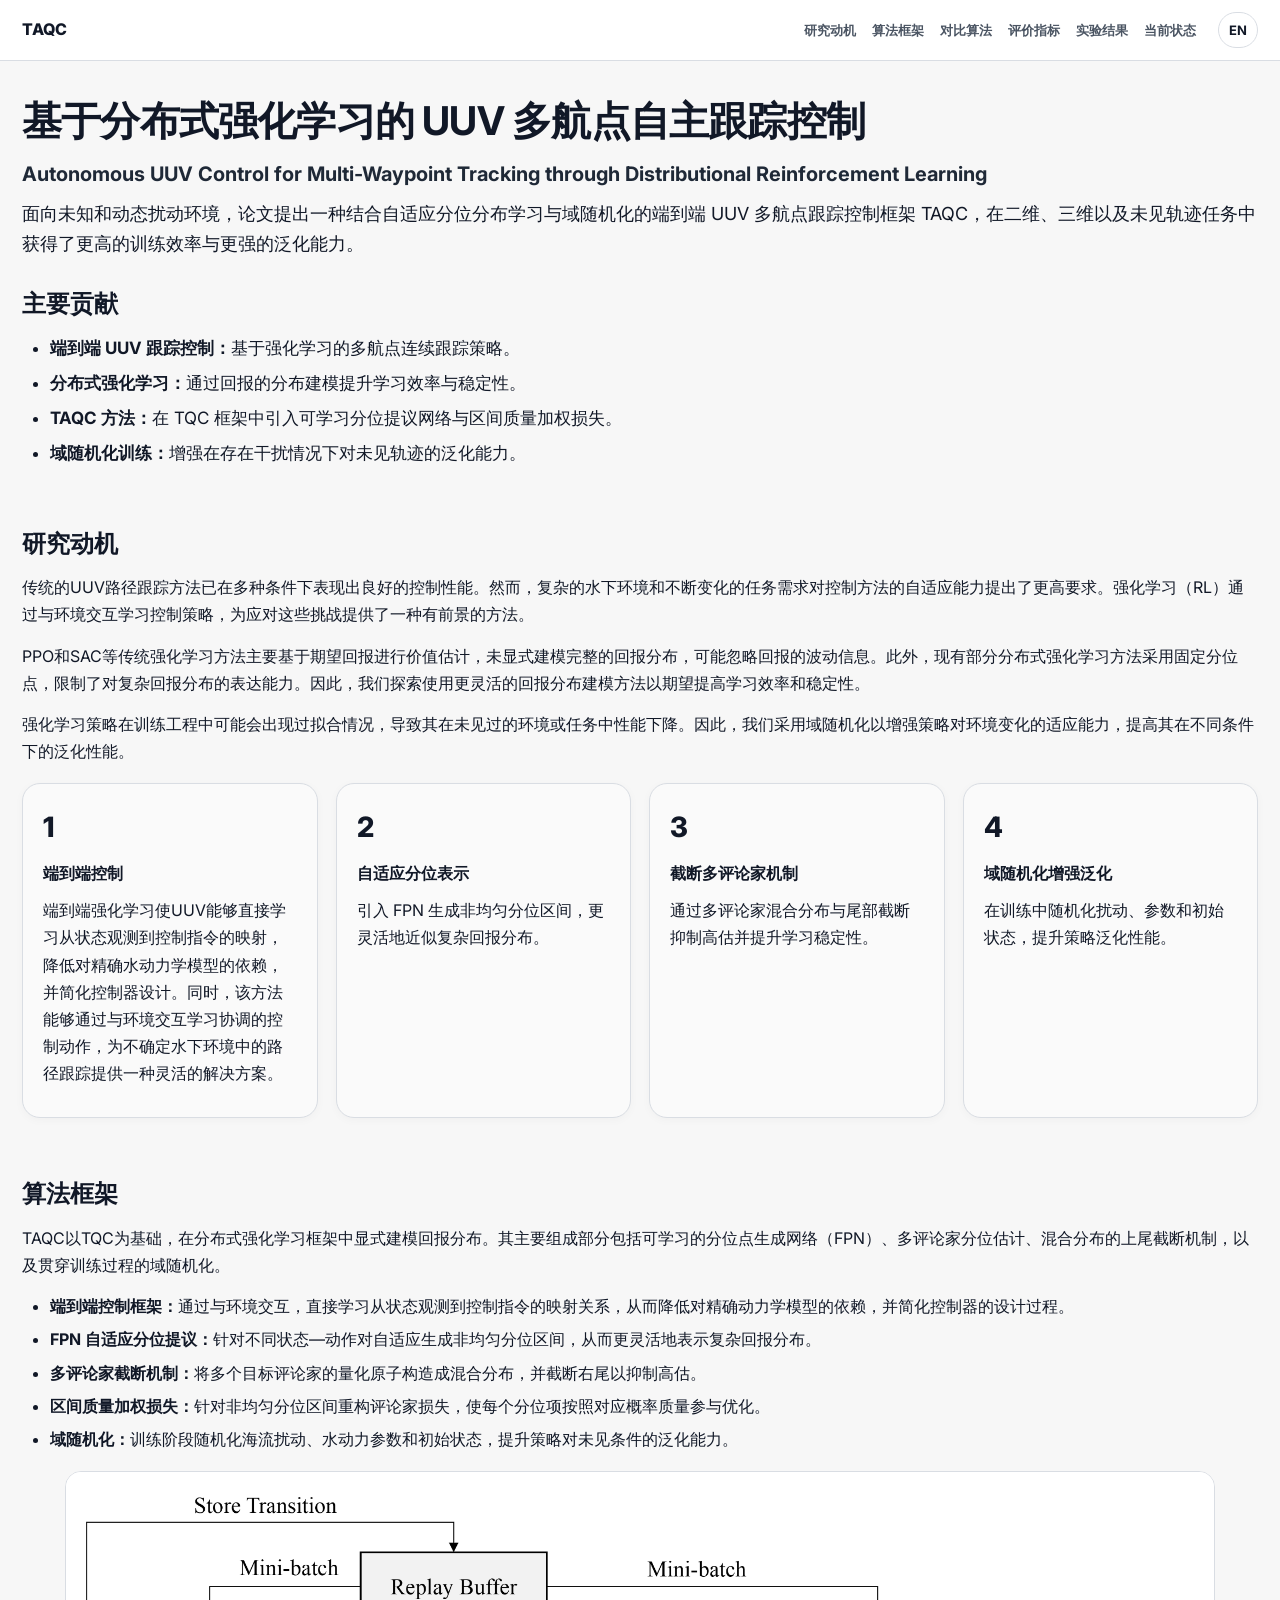
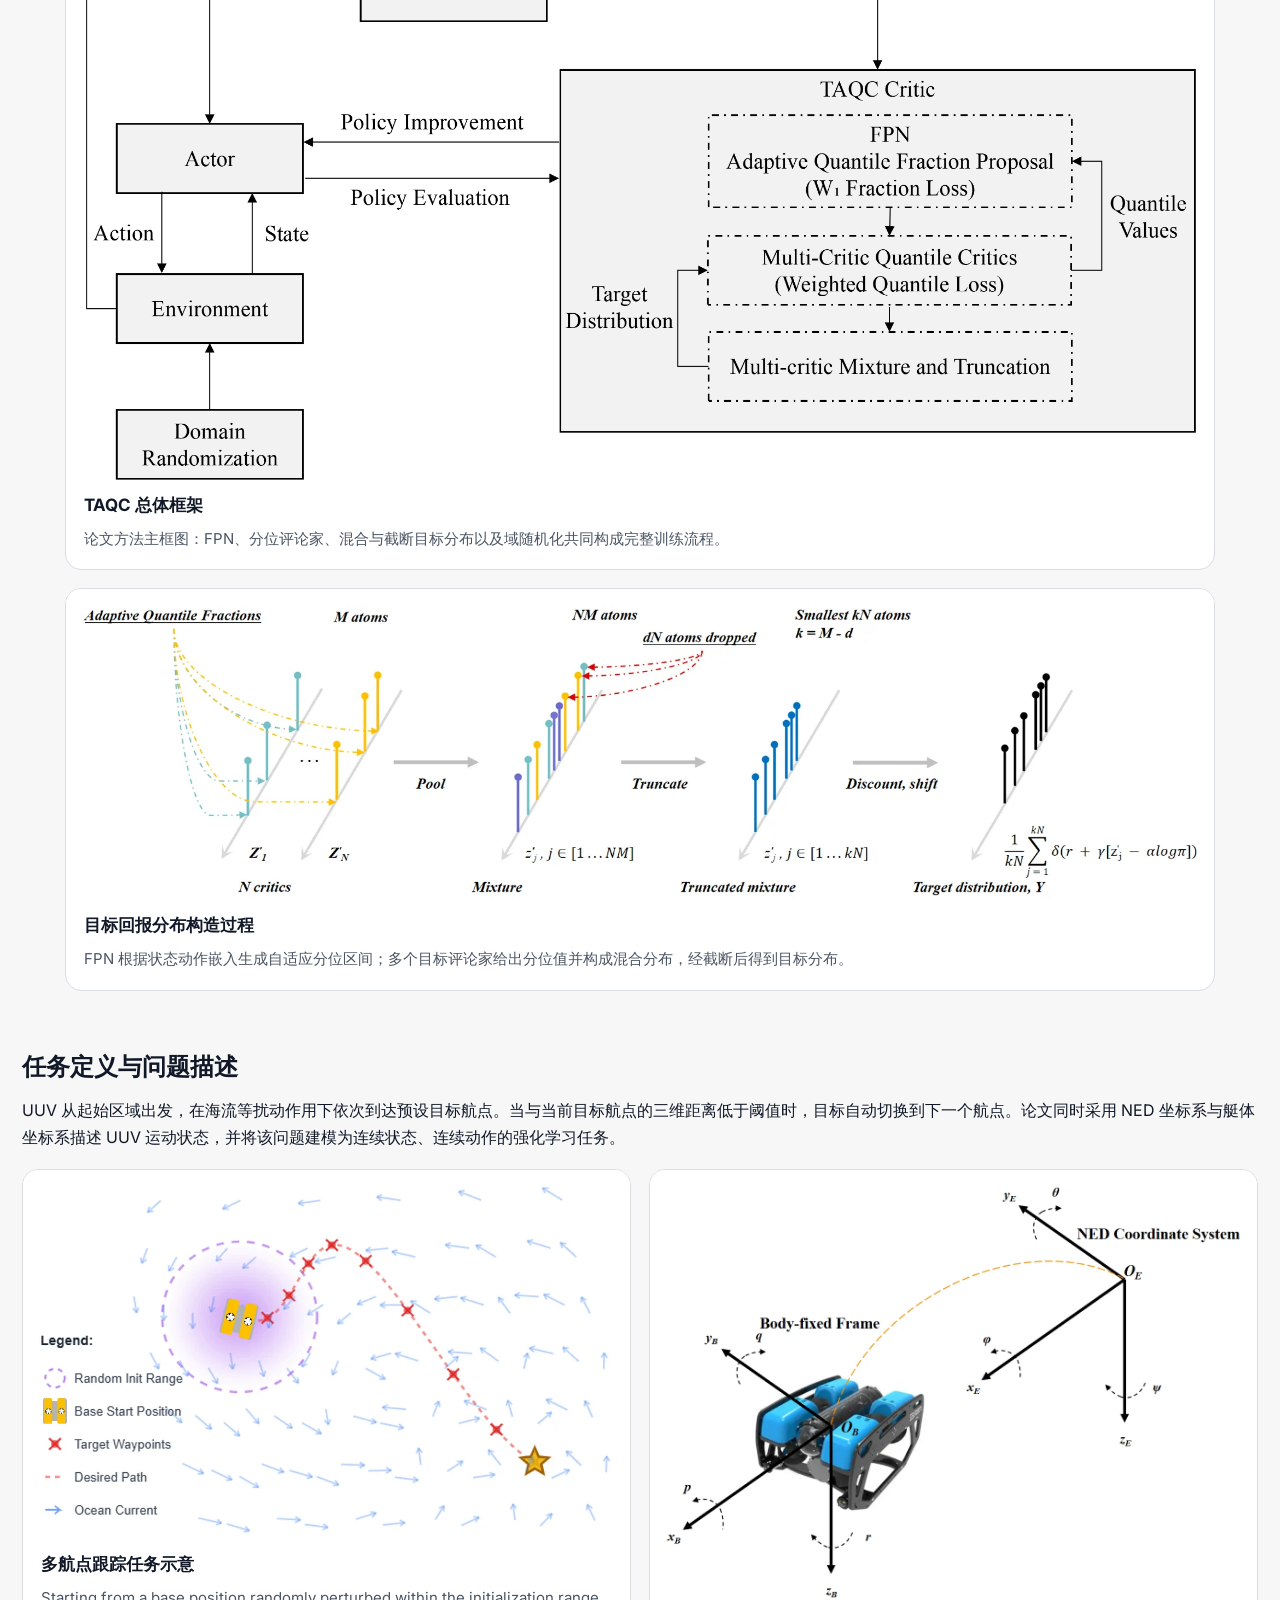
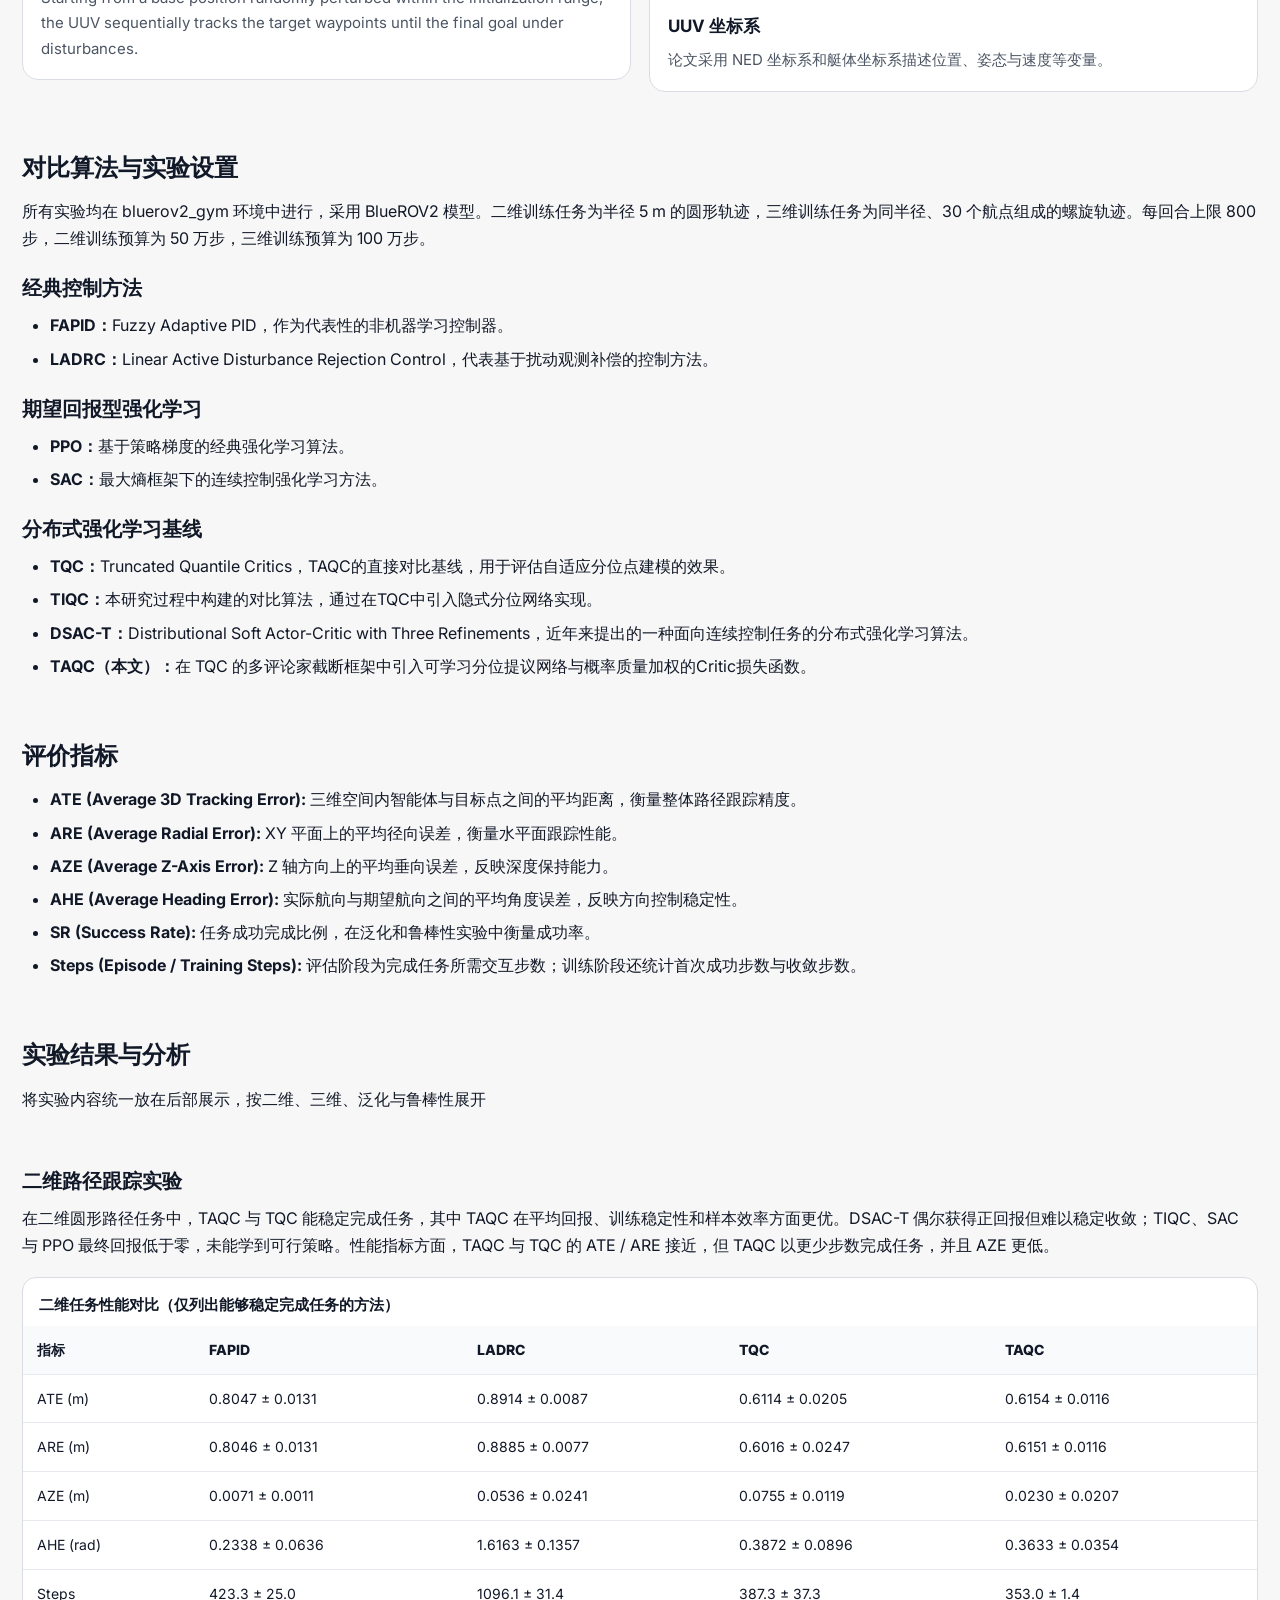
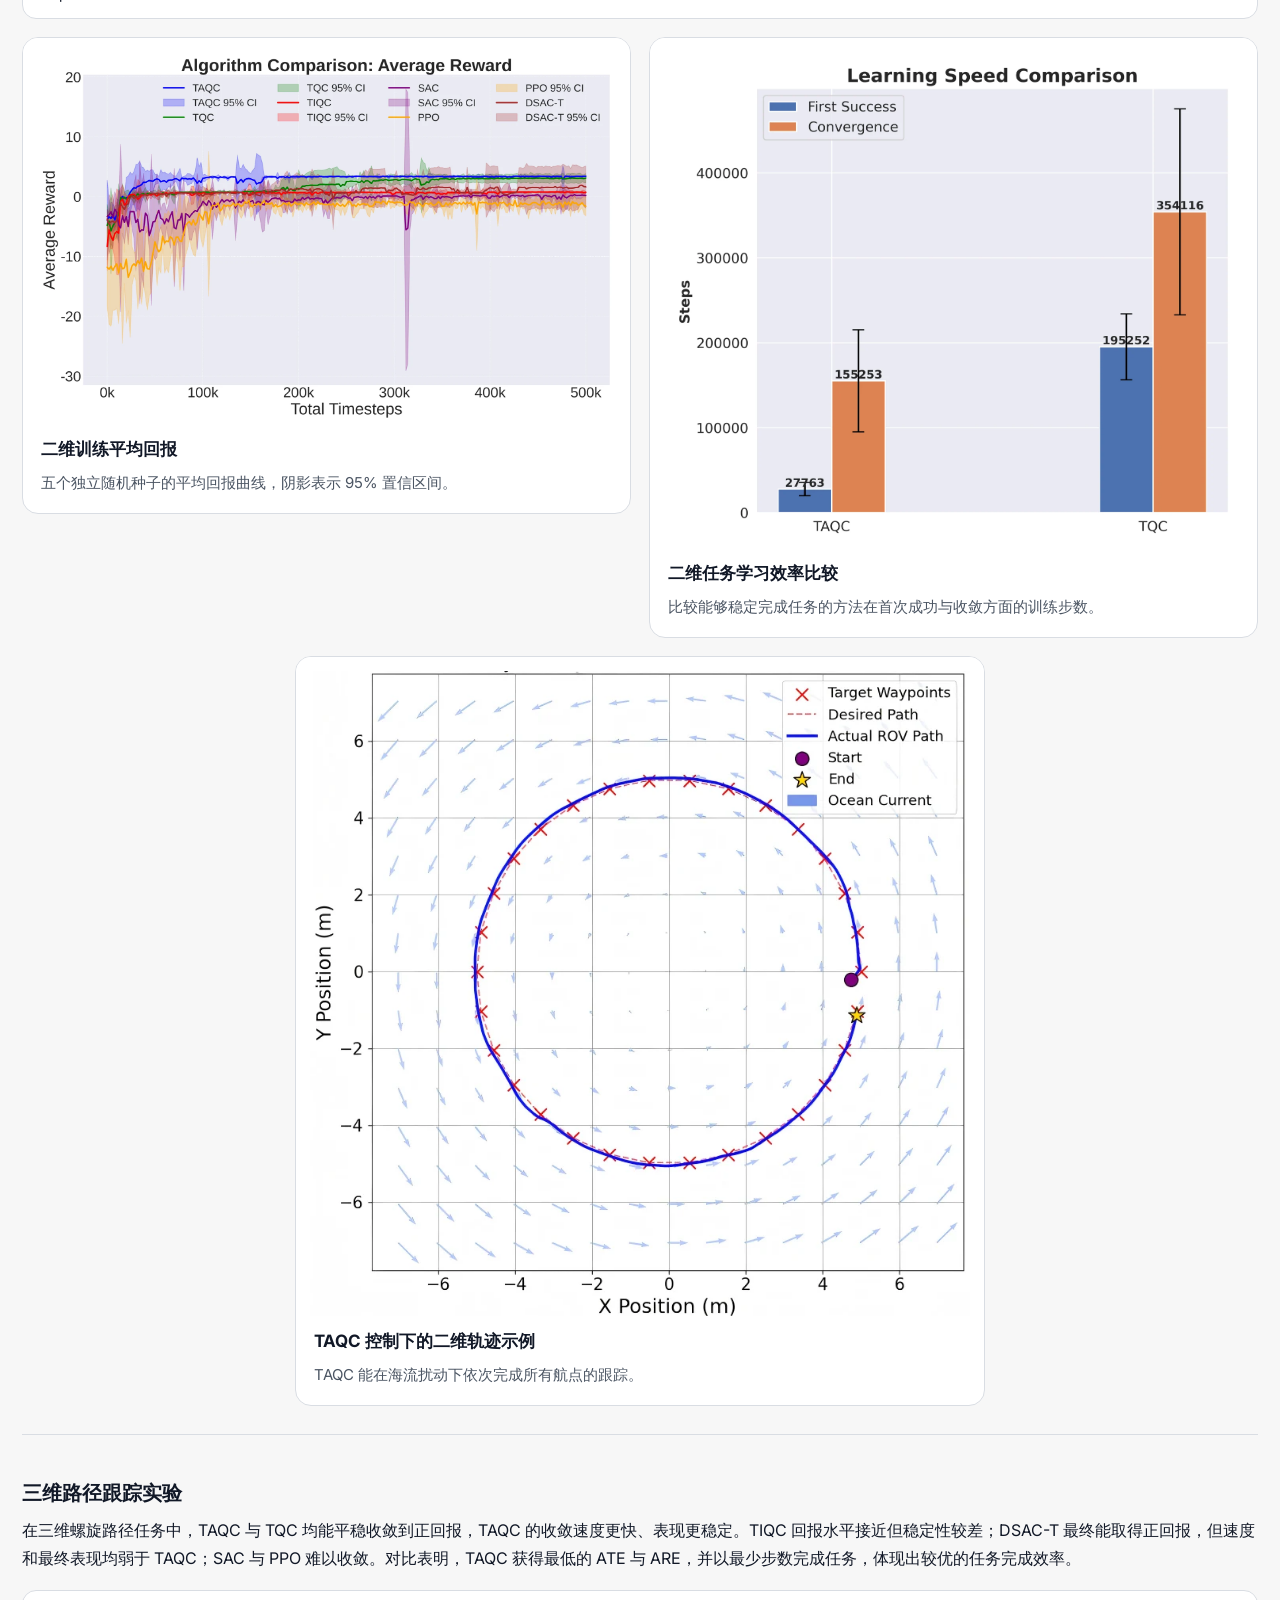
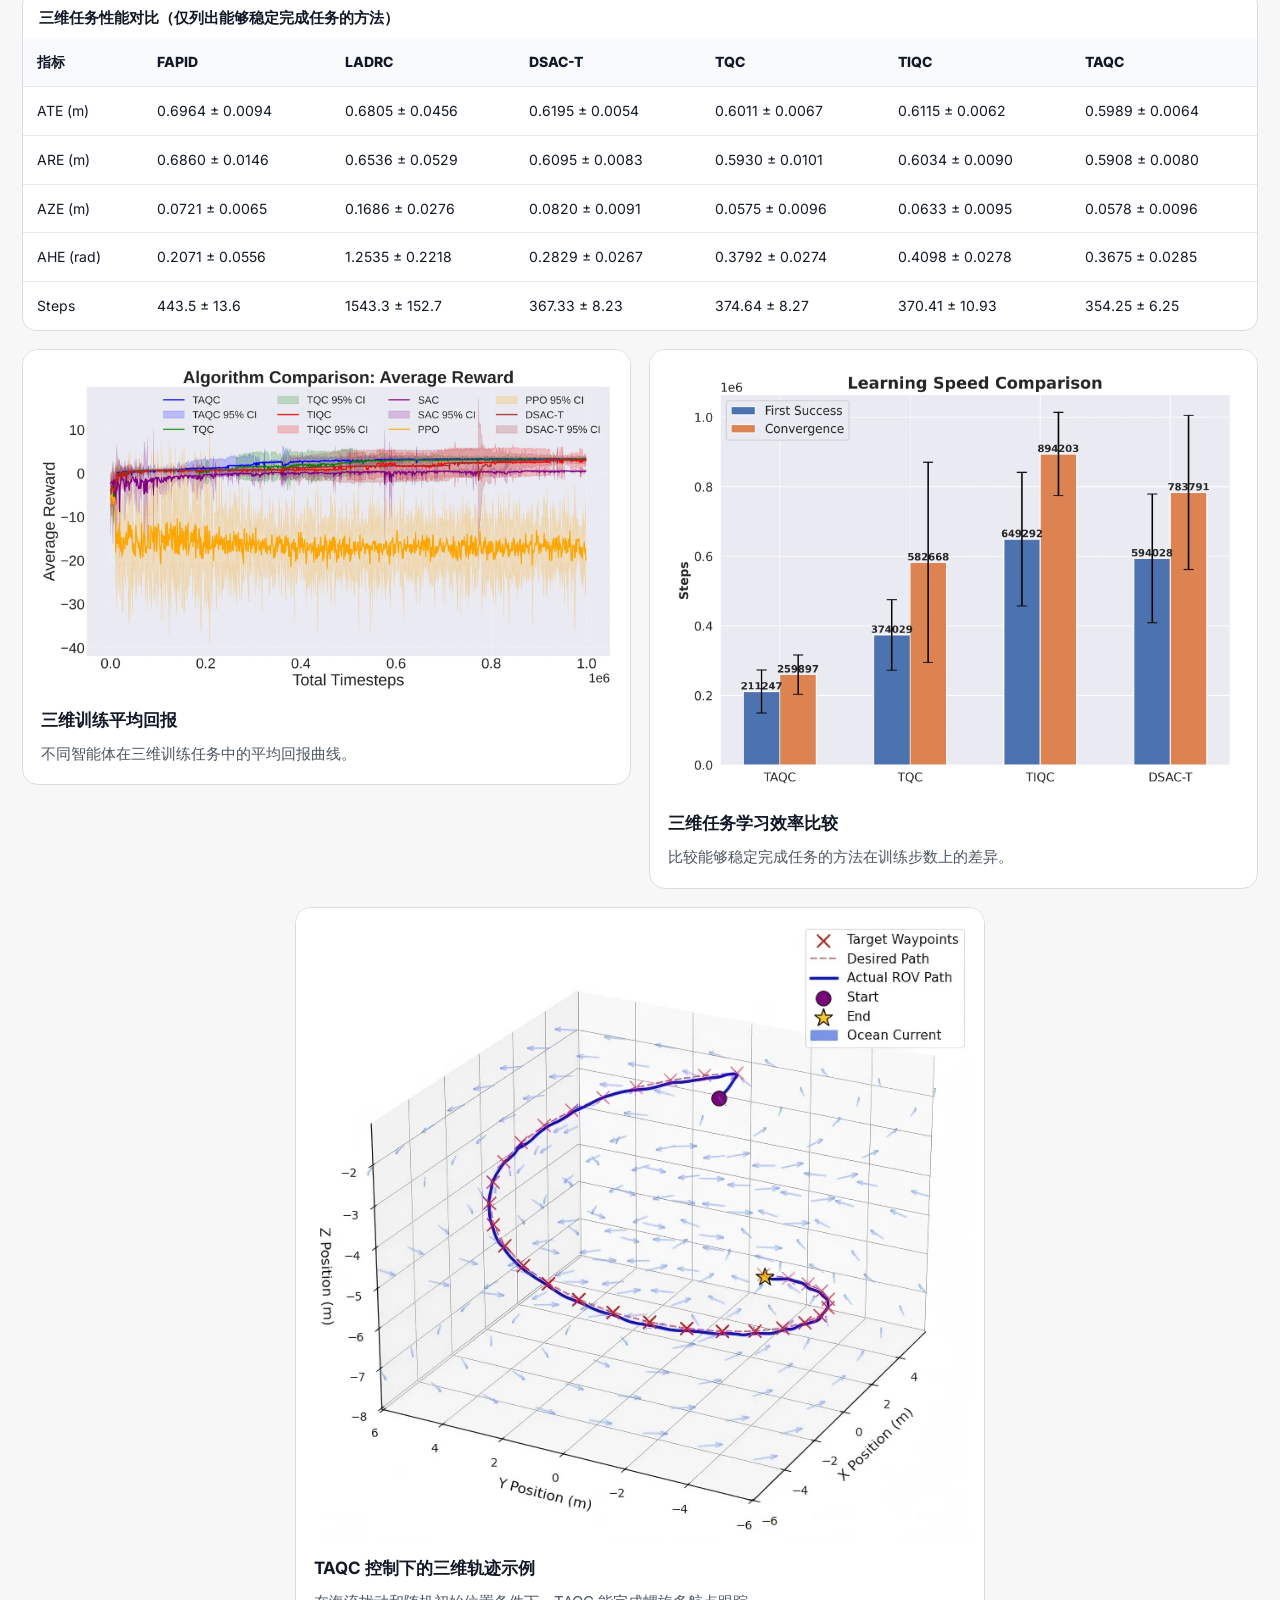
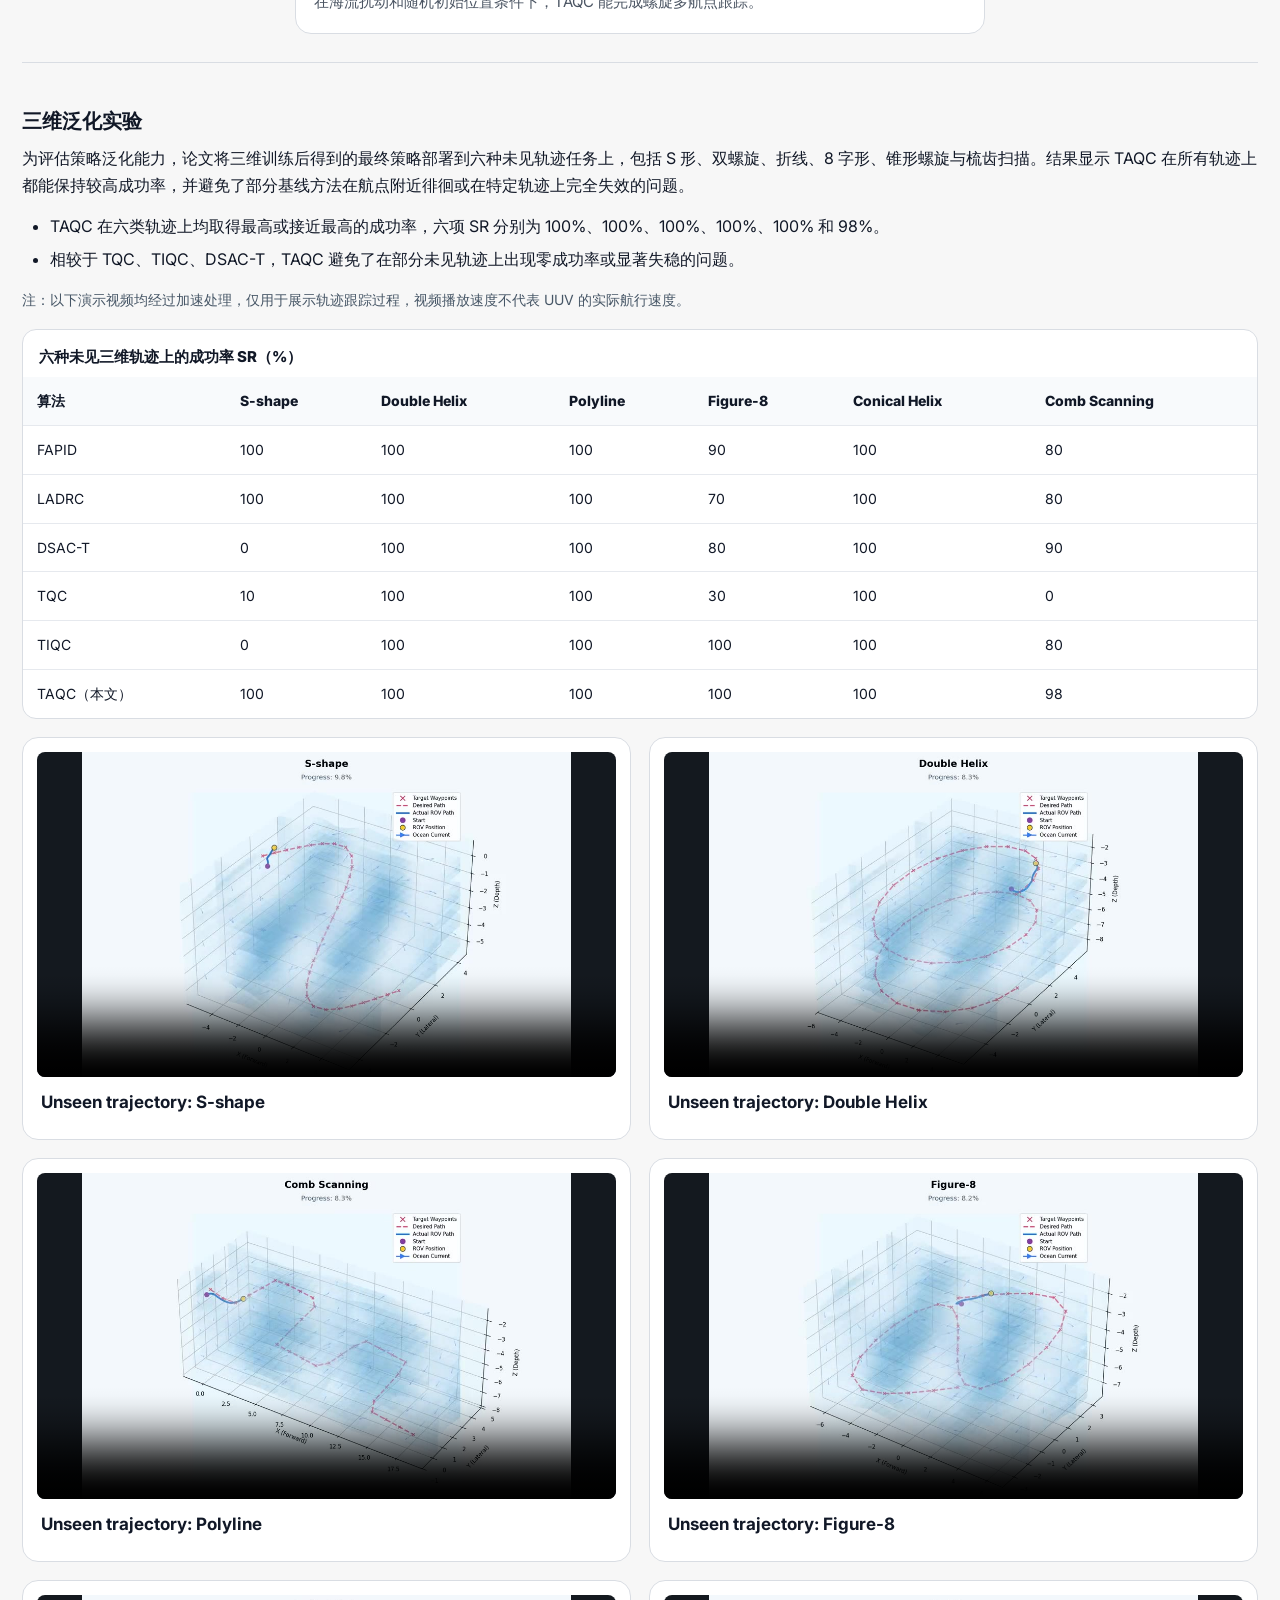
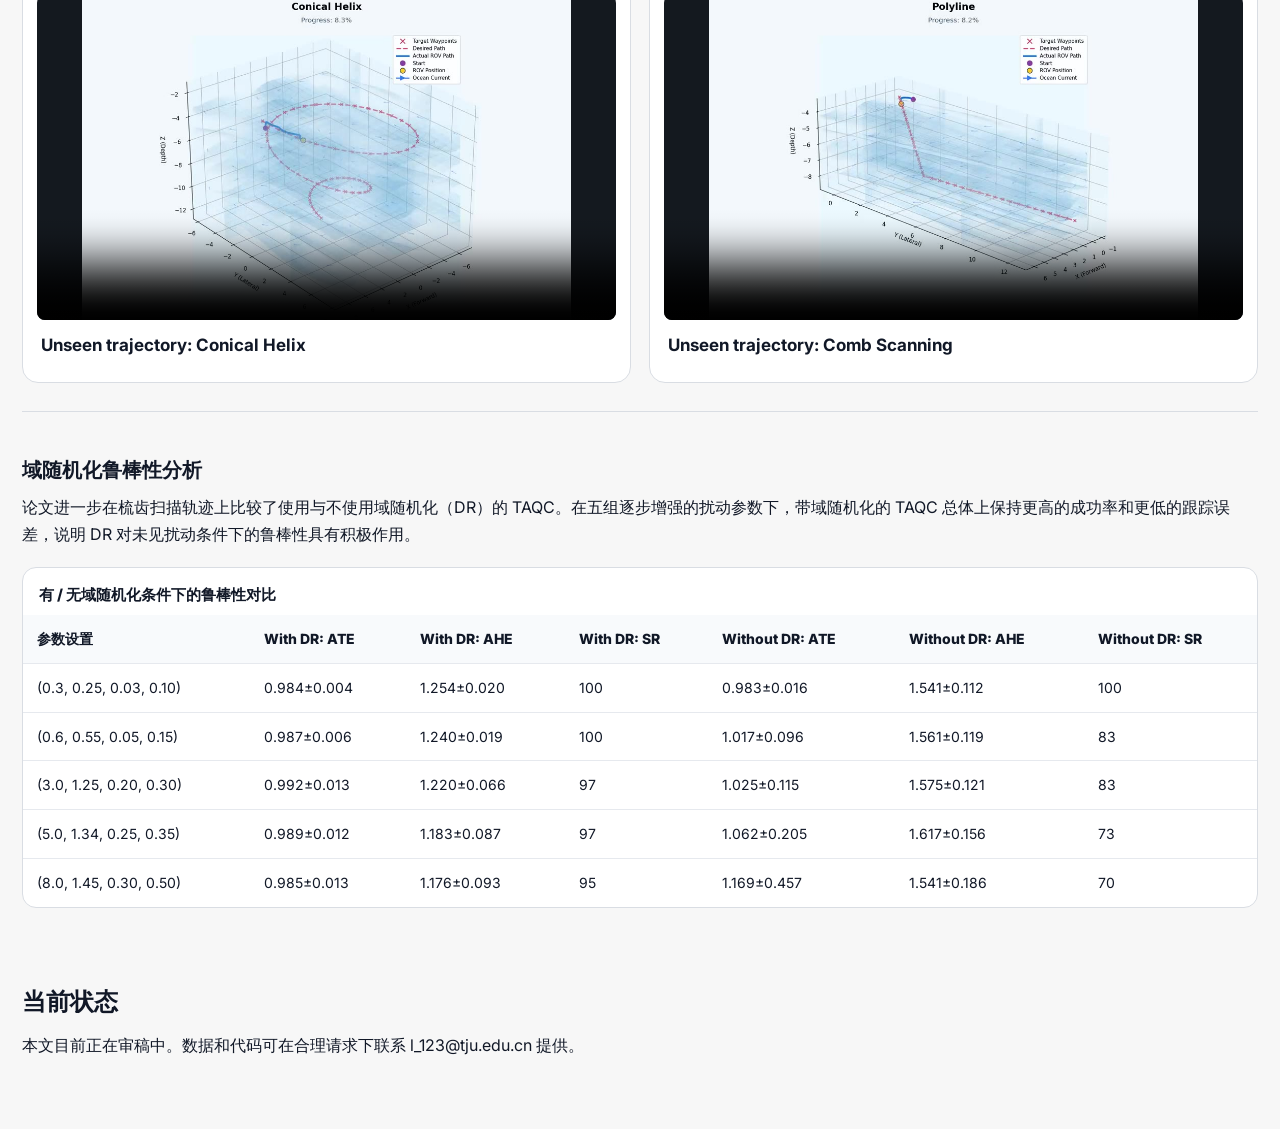
==== cn/index.html @ 199e902b "Add files via upload" ====
<!doctype html>
<html lang="zh">
<head>
  <meta charset="utf-8">
  <meta name="viewport" content="width=device-width, initial-scale=1">
  <meta name="description" content="面向未知和动态扰动环境，论文提出一种结合自适应分位分布学习与域随机化的端到端 UUV 多航点跟踪控制框架 TAQC，在二维、三维以及未见轨迹任务中获得了更高的训练效率与更强的泛化能力。">
  <title>基于分布式强化学习的 UUV 多航点自主跟踪控制</title>
  <link rel="stylesheet" href="../assets/style.css">
</head>
<body>
<header class="topbar">
  <div class="bar-inner">
    <a class="brand" href="#top">TAQC</a>
    <nav><a href="#motivation">研究动机</a><a href="#framework">算法框架</a><a href="#baselines">对比算法</a><a href="#metrics">评价指标</a><a href="#experiments">实验结果</a><a href="#conclusion">当前状态</a></nav>
    <a class="lang" href="../index.html">EN</a>
  </div>
</header>
<main class="page" id="top">
  <section class="landing">
    <h1>基于分布式强化学习的 UUV 多航点自主跟踪控制</h1>
    <div class="subtitle">Autonomous UUV Control for Multi-Waypoint Tracking through Distributional Reinforcement Learning</div>
    <p class="intro">面向未知和动态扰动环境，论文提出一种结合自适应分位分布学习与域随机化的端到端 UUV 多航点跟踪控制框架 TAQC，在二维、三维以及未见轨迹任务中获得了更高的训练效率与更强的泛化能力。</p>

    <h2>主要贡献</h2>
    <ul class="feature-bullets"><li><b>端到端 UUV 跟踪控制：</b>基于强化学习的多航点连续跟踪策略。</li><li><b>分布式强化学习：</b>通过回报的分布建模提升学习效率与稳定性。</li><li><b>TAQC 方法：</b>在 TQC 框架中引入可学习分位提议网络与区间质量加权损失。</li><li><b>域随机化训练：</b>增强在存在干扰情况下对未见轨迹的泛化能力。</li></ul>

    <section id="motivation" class="section first-section">
      <h2>研究动机</h2>
      <div class="text-block"><p>传统的UUV路径跟踪方法已在多种条件下表现出良好的控制性能。然而，复杂的水下环境和不断变化的任务需求对控制方法的自适应能力提出了更高要求。强化学习（RL）通过与环境交互学习控制策略，为应对这些挑战提供了一种有前景的方法。</p><p>PPO和SAC等传统强化学习方法主要基于期望回报进行价值估计，未显式建模完整的回报分布，可能忽略回报的波动信息。此外，现有部分分布式强化学习方法采用固定分位点，限制了对复杂回报分布的表达能力。因此，我们探索使用更灵活的回报分布建模方法以期望提高学习效率和稳定性。</p><p>强化学习策略在训练工程中可能会出现过拟合情况，导致其在未见过的环境或任务中性能下降。因此，我们采用域随机化以增强策略对环境变化的适应能力，提高其在不同条件下的泛化性能。</p></div>
      <div class="summary-grid"><div class="summary-card"><div class="num">1</div><p><b>端到端控制</b></p><p>端到端强化学习使UUV能够直接学习从状态观测到控制指令的映射，降低对精确水动力学模型的依赖，并简化控制器设计。同时，该方法能够通过与环境交互学习协调的控制动作，为不确定水下环境中的路径跟踪提供一种灵活的解决方案。</p></div><div class="summary-card"><div class="num">2</div><p><b>自适应分位表示</b></p><p>引入 FPN 生成非均匀分位区间，更灵活地近似复杂回报分布。</p></div><div class="summary-card"><div class="num">3</div><p><b>截断多评论家机制</b></p><p>通过多评论家混合分布与尾部截断抑制高估并提升学习稳定性。</p></div><div class="summary-card"><div class="num">4</div><p><b>域随机化增强泛化</b></p><p>在训练中随机化扰动、参数和初始状态，提升策略泛化性能。</p></div></div>
    </section>
  </section>

  <section id="framework" class="section">
    <h2>算法框架</h2>
    <p>TAQC以TQC为基础，在分布式强化学习框架中显式建模回报分布。其主要组成部分包括可学习的分位点生成网络（FPN）、多评论家分位估计、混合分布的上尾截断机制，以及贯穿训练过程的域随机化。</p>
    <ul>
      <li><b>端到端控制框架：</b>通过与环境交互，直接学习从状态观测到控制指令的映射关系，从而降低对精确动力学模型的依赖，并简化控制器的设计过程。 </li><li><b>FPN 自适应分位提议：</b>针对不同状态—动作对自适应生成非均匀分位区间，从而更灵活地表示复杂回报分布。 </li><li><b>多评论家截断机制：</b>将多个目标评论家的量化原子构造成混合分布，并截断右尾以抑制高估。 </li><li><b>区间质量加权损失：</b>针对非均匀分位区间重构评论家损失，使每个分位项按照对应概率质量参与优化。 </li><li><b>域随机化：</b>训练阶段随机化海流扰动、水动力参数和初始状态，提升策略对未见条件的泛化能力。 </li>
    </ul>
    <div class="figure-stack framework-figures">
    <figure class="paper-figure wide">
      <a href="../assets/img/com_clean.png" target="_blank" aria-label="Open full image">
        <img src="../assets/img/com_clean.png" alt="TAQC 总体框架" loading="lazy">
      </a>
      <figcaption>
        <h4>TAQC 总体框架</h4>
        <p>论文方法主框图：FPN、分位评论家、混合与截断目标分布以及域随机化共同构成完整训练流程。</p>
      </figcaption>
    </figure>
    
    <figure class="paper-figure wide">
      <a href="../assets/img/FPN.webp" target="_blank" aria-label="Open full image">
        <img src="../assets/img/FPN.webp" alt="目标回报分布构造过程" loading="lazy">
      </a>
      <figcaption>
        <h4>目标回报分布构造过程</h4>
        <p>FPN 根据状态动作嵌入生成自适应分位区间；多个目标评论家给出分位值并构成混合分布，经截断后得到目标分布。</p>
      </figcaption>
    </figure>
    </div>
  </section>

  <section class="section">
    <h2>任务定义与问题描述</h2>
    <p>UUV 从起始区域出发，在海流等扰动作用下依次到达预设目标航点。当与当前目标航点的三维距离低于阈值时，目标自动切换到下一个航点。论文同时采用 NED 坐标系与艇体坐标系描述 UUV 运动状态，并将该问题建模为连续状态、连续动作的强化学习任务。</p>
    <div class="figure-stack task-figures">
    <figure class="paper-figure medium">
      <a href="../assets/img/example2.webp" target="_blank" aria-label="Open full image">
        <img src="../assets/img/example2.webp" alt="多航点跟踪任务示意" loading="lazy">
      </a>
      <figcaption>
        <h4>多航点跟踪任务示意</h4>
        <p>Starting from a base position randomly perturbed within the initialization range, the UUV sequentially tracks the target waypoints until the final goal under disturbances.</p>
      </figcaption>
    </figure>
    
    <figure class="paper-figure medium">
      <a href="../assets/img/rov.webp" target="_blank" aria-label="Open full image">
        <img src="../assets/img/rov.webp" alt="UUV 坐标系" loading="lazy">
      </a>
      <figcaption>
        <h4>UUV 坐标系</h4>
        <p>论文采用 NED 坐标系和艇体坐标系描述位置、姿态与速度等变量。</p>
      </figcaption>
    </figure>
    </div>
  </section>

  <section id="baselines" class="section">
    <h2>对比算法与实验设置</h2>
    <p>所有实验均在 bluerov2_gym 环境中进行，采用 BlueROV2 模型。二维训练任务为半径 5 m 的圆形轨迹，三维训练任务为同半径、30 个航点组成的螺旋轨迹。每回合上限 800 步，二维训练预算为 50 万步，三维训练预算为 100 万步。</p>
    <h3>经典控制方法 </h3><ul><li><b>FAPID：</b>Fuzzy Adaptive PID，作为代表性的非机器学习控制器。 </li><li><b>LADRC：</b>Linear Active Disturbance Rejection Control，代表基于扰动观测补偿的控制方法。 </li></ul><h3>期望回报型强化学习 </h3><ul><li><b>PPO：</b>基于策略梯度的经典强化学习算法。 </li><li><b>SAC：</b>最大熵框架下的连续控制强化学习方法。 </li></ul><h3>分布式强化学习基线 </h3><ul><li><b>TQC：</b>Truncated Quantile Critics，TAQC的直接对比基线，用于评估自适应分位点建模的效果。 </li><li><b>TIQC：</b>本研究过程中构建的对比算法，通过在TQC中引入隐式分位网络实现。 </li><li><b>DSAC-T：</b>Distributional Soft Actor-Critic with Three Refinements，近年来提出的一种面向连续控制任务的分布式强化学习算法。 </li><li><b>TAQC（本文）：</b>在 TQC 的多评论家截断框架中引入可学习分位提议网络与概率质量加权的Critic损失函数。 </li></ul>
  </section>

  <section id="metrics" class="section">
    <h2>评价指标</h2>
    <ul><li><b>ATE (Average 3D Tracking Error):</b> 三维空间内智能体与目标点之间的平均距离，衡量整体路径跟踪精度。 </li><li><b>ARE (Average Radial Error):</b> XY 平面上的平均径向误差，衡量水平面跟踪性能。 </li><li><b>AZE (Average Z-Axis Error):</b> Z 轴方向上的平均垂向误差，反映深度保持能力。 </li><li><b>AHE (Average Heading Error):</b> 实际航向与期望航向之间的平均角度误差，反映方向控制稳定性。 </li><li><b>SR (Success Rate):</b> 任务成功完成比例，在泛化和鲁棒性实验中衡量成功率。 </li><li><b>Steps (Episode / Training Steps):</b> 评估阶段为完成任务所需交互步数；训练阶段还统计首次成功步数与收敛步数。 </li></ul>
  </section>

  <section id="experiments" class="section">
    <h2>实验结果与分析</h2>
    <p>将实验内容统一放在后部展示，按二维、三维、泛化与鲁棒性展开</p>
    
        <div class="subsection">
          <h3>二维路径跟踪实验</h3>
          <p>在二维圆形路径任务中，TAQC 与 TQC 能稳定完成任务，其中 TAQC 在平均回报、训练稳定性和样本效率方面更优。DSAC-T 偶尔获得正回报但难以稳定收敛；TIQC、SAC 与 PPO 最终回报低于零，未能学到可行策略。性能指标方面，TAQC 与 TQC 的 ATE / ARE 接近，但 TAQC 以更少步数完成任务，并且 AZE 更低。</p>
          
          
          
    <div class="table-wrap">
      <div class="table-caption">二维任务性能对比（仅列出能够稳定完成任务的方法）</div>
      <table>
        <thead><tr><th>指标</th><th>FAPID</th><th>LADRC</th><th>TQC</th><th>TAQC</th></tr></thead>
        <tbody><tr><td>ATE (m)</td><td>0.8047 ± 0.0131</td><td>0.8914 ± 0.0087</td><td>0.6114 ± 0.0205</td><td>0.6154 ± 0.0116</td></tr><tr><td>ARE (m)</td><td>0.8046 ± 0.0131</td><td>0.8885 ± 0.0077</td><td>0.6016 ± 0.0247</td><td>0.6151 ± 0.0116</td></tr><tr><td>AZE (m)</td><td>0.0071 ± 0.0011</td><td>0.0536 ± 0.0241</td><td>0.0755 ± 0.0119</td><td>0.0230 ± 0.0207</td></tr><tr><td>AHE (rad)</td><td>0.2338 ± 0.0636</td><td>1.6163 ± 0.1357</td><td>0.3872 ± 0.0896</td><td>0.3633 ± 0.0354</td></tr><tr><td>Steps</td><td>423.3 ± 25.0</td><td>1096.1 ± 31.4</td><td>387.3 ± 37.3</td><td>353.0 ± 1.4</td></tr></tbody>
      </table>
    </div>
    
          <div class="figure-row two-up training-row">
    <figure class="paper-figure medium">
      <a href="../assets/img/2D__algorithms_reward_comparison.webp" target="_blank" aria-label="Open full image">
        <img src="../assets/img/2D__algorithms_reward_comparison.webp" alt="二维训练平均回报" loading="lazy">
      </a>
      <figcaption>
        <h4>二维训练平均回报</h4>
        <p>五个独立随机种子的平均回报曲线，阴影表示 95% 置信区间。</p>
      </figcaption>
    </figure>
    
    <figure class="paper-figure medium">
      <a href="../assets/img/2D__combo_steps.webp" target="_blank" aria-label="Open full image">
        <img src="../assets/img/2D__combo_steps.webp" alt="二维任务学习效率比较" loading="lazy">
      </a>
      <figcaption>
        <h4>二维任务学习效率比较</h4>
        <p>比较能够稳定完成任务的方法在首次成功与收敛方面的训练步数。</p>
      </figcaption>
    </figure>
    </div>
        <div class="trajectory-row">
    <figure class="paper-figure medium">
      <a href="../assets/img/2D__2d.webp" target="_blank" aria-label="Open full image">
        <img src="../assets/img/2D__2d.webp" alt="TAQC 控制下的二维轨迹示例" loading="lazy">
      </a>
      <figcaption>
        <h4>TAQC 控制下的二维轨迹示例</h4>
        <p>TAQC 能在海流扰动下依次完成所有航点的跟踪。</p>
      </figcaption>
    </figure>
    </div>
        </div>
        
        <div class="subsection">
          <h3>三维路径跟踪实验</h3>
          <p>在三维螺旋路径任务中，TAQC 与 TQC 均能平稳收敛到正回报，TAQC 的收敛速度更快、表现更稳定。TIQC 回报水平接近但稳定性较差；DSAC-T 最终能取得正回报，但速度和最终表现均弱于 TAQC；SAC 与 PPO 难以收敛。对比表明，TAQC 获得最低的 ATE 与 ARE，并以最少步数完成任务，体现出较优的任务完成效率。</p>
          
          
          
    <div class="table-wrap">
      <div class="table-caption">三维任务性能对比（仅列出能够稳定完成任务的方法）</div>
      <table>
        <thead><tr><th>指标</th><th>FAPID</th><th>LADRC</th><th>DSAC-T</th><th>TQC</th><th>TIQC</th><th>TAQC</th></tr></thead>
        <tbody><tr><td>ATE (m)</td><td>0.6964 ± 0.0094</td><td>0.6805 ± 0.0456</td><td>0.6195 ± 0.0054</td><td>0.6011 ± 0.0067</td><td>0.6115 ± 0.0062</td><td>0.5989 ± 0.0064</td></tr><tr><td>ARE (m)</td><td>0.6860 ± 0.0146</td><td>0.6536 ± 0.0529</td><td>0.6095 ± 0.0083</td><td>0.5930 ± 0.0101</td><td>0.6034 ± 0.0090</td><td>0.5908 ± 0.0080</td></tr><tr><td>AZE (m)</td><td>0.0721 ± 0.0065</td><td>0.1686 ± 0.0276</td><td>0.0820 ± 0.0091</td><td>0.0575 ± 0.0096</td><td>0.0633 ± 0.0095</td><td>0.0578 ± 0.0096</td></tr><tr><td>AHE (rad)</td><td>0.2071 ± 0.0556</td><td>1.2535 ± 0.2218</td><td>0.2829 ± 0.0267</td><td>0.3792 ± 0.0274</td><td>0.4098 ± 0.0278</td><td>0.3675 ± 0.0285</td></tr><tr><td>Steps</td><td>443.5 ± 13.6</td><td>1543.3 ± 152.7</td><td>367.33 ± 8.23</td><td>374.64 ± 8.27</td><td>370.41 ± 10.93</td><td>354.25 ± 6.25</td></tr></tbody>
      </table>
    </div>
    
          <div class="figure-row two-up training-row">
    <figure class="paper-figure medium">
      <a href="../assets/img/3D__algorithm_comparison_rewards_by_timestep.webp" target="_blank" aria-label="Open full image">
        <img src="../assets/img/3D__algorithm_comparison_rewards_by_timestep.webp" alt="三维训练平均回报" loading="lazy">
      </a>
      <figcaption>
        <h4>三维训练平均回报</h4>
        <p>不同智能体在三维训练任务中的平均回报曲线。</p>
      </figcaption>
    </figure>
    
    <figure class="paper-figure medium">
      <a href="../assets/img/3D__combo_steps.webp" target="_blank" aria-label="Open full image">
        <img src="../assets/img/3D__combo_steps.webp" alt="三维任务学习效率比较" loading="lazy">
      </a>
      <figcaption>
        <h4>三维任务学习效率比较</h4>
        <p>比较能够稳定完成任务的方法在训练步数上的差异。</p>
      </figcaption>
    </figure>
    </div>
        <div class="trajectory-row">
    <figure class="paper-figure medium">
      <a href="../assets/img/3D__3D.webp" target="_blank" aria-label="Open full image">
        <img src="../assets/img/3D__3D.webp" alt="TAQC 控制下的三维轨迹示例" loading="lazy">
      </a>
      <figcaption>
        <h4>TAQC 控制下的三维轨迹示例</h4>
        <p>在海流扰动和随机初始位置条件下，TAQC 能完成螺旋多航点跟踪。</p>
      </figcaption>
    </figure>
    </div>
        </div>
        
        <div class="subsection">
          <h3>三维泛化实验</h3>
          <p>为评估策略泛化能力，论文将三维训练后得到的最终策略部署到六种未见轨迹任务上，包括 S 形、双螺旋、折线、8 字形、锥形螺旋与梳齿扫描。结果显示 TAQC 在所有轨迹上都能保持较高成功率，并避免了部分基线方法在航点附近徘徊或在特定轨迹上完全失效的问题。</p>
          <ul><li>TAQC 在六类轨迹上均取得最高或接近最高的成功率，六项 SR 分别为 100%、100%、100%、100%、100% 和 98%。</li><li>相较于 TQC、TIQC、DSAC-T，TAQC 避免了在部分未见轨迹上出现零成功率或显著失稳的问题。</li></ul>
          <p class="video-speed-note">注：以下演示视频均经过加速处理，仅用于展示轨迹跟踪过程，视频播放速度不代表 UUV 的实际航行速度。</p>
          
    <div class="table-wrap">
      <div class="table-caption">六种未见三维轨迹上的成功率 SR（%）</div>
      <table>
        <thead><tr><th>算法</th><th>S-shape</th><th>Double Helix</th><th>Polyline</th><th>Figure-8</th><th>Conical Helix</th><th>Comb Scanning</th></tr></thead>
        <tbody><tr><td>FAPID</td><td>100</td><td>100</td><td>100</td><td>90</td><td>100</td><td>80</td></tr><tr><td>LADRC</td><td>100</td><td>100</td><td>100</td><td>70</td><td>100</td><td>80</td></tr><tr><td>DSAC-T</td><td>0</td><td>100</td><td>100</td><td>80</td><td>100</td><td>90</td></tr><tr><td>TQC</td><td>10</td><td>100</td><td>100</td><td>30</td><td>100</td><td>0</td></tr><tr><td>TIQC</td><td>0</td><td>100</td><td>100</td><td>100</td><td>100</td><td>80</td></tr><tr><td>TAQC（本文）</td><td>100</td><td>100</td><td>100</td><td>100</td><td>100</td><td>98</td></tr></tbody>
      </table>
    </div>
    
          <div class="figure-stack experiment-figures">
    <figure class="paper-figure video-figure medium">
      <video class="auto-demo" controls autoplay muted loop playsinline preload="metadata" poster="../assets/video/poster/s_path.jpg" aria-label="Unseen trajectory: S-shape">
        <source src="../assets/video/s_path.mp4" type="video/mp4">
      </video>
      <figcaption>
        <h4>Unseen trajectory: S-shape</h4>
      </figcaption>
    </figure>
    
    <figure class="paper-figure video-figure medium">
      <video class="auto-demo" controls autoplay muted loop playsinline preload="metadata" poster="../assets/video/poster/double_spiral.jpg" aria-label="Unseen trajectory: Double Helix">
        <source src="../assets/video/double_spiral.mp4" type="video/mp4">
      </video>
      <figcaption>
        <h4>Unseen trajectory: Double Helix</h4>
      </figcaption>
    </figure>
    
    <figure class="paper-figure video-figure medium">
      <video class="auto-demo" controls autoplay muted loop playsinline preload="metadata" poster="../assets/video/poster/square.jpg" aria-label="Unseen trajectory: Polyline">
        <source src="../assets/video/square.mp4" type="video/mp4">
      </video>
      <figcaption>
        <h4>Unseen trajectory: Polyline</h4>
      </figcaption>
    </figure>
    
    <figure class="paper-figure video-figure medium">
      <video class="auto-demo" controls autoplay muted loop playsinline preload="metadata" poster="../assets/video/poster/figure8.jpg" aria-label="Unseen trajectory: Figure-8">
        <source src="../assets/video/figure8.mp4" type="video/mp4">
      </video>
      <figcaption>
        <h4>Unseen trajectory: Figure-8</h4>
      </figcaption>
    </figure>
    
    <figure class="paper-figure video-figure medium">
      <video class="auto-demo" controls autoplay muted loop playsinline preload="metadata" poster="../assets/video/poster/conical_helix.jpg" aria-label="Unseen trajectory: Conical Helix">
        <source src="../assets/video/conical_helix.mp4" type="video/mp4">
      </video>
      <figcaption>
        <h4>Unseen trajectory: Conical Helix</h4>
      </figcaption>
    </figure>
    
    <figure class="paper-figure video-figure medium">
      <video class="auto-demo" controls autoplay muted loop playsinline preload="metadata" poster="../assets/video/poster/zigzag_3d.jpg" aria-label="Unseen trajectory: Comb Scanning">
        <source src="../assets/video/zigzag_3d.mp4" type="video/mp4">
      </video>
      <figcaption>
        <h4>Unseen trajectory: Comb Scanning</h4>
      </figcaption>
    </figure>
    </div>
        </div>
        
        <div class="subsection">
          <h3>域随机化鲁棒性分析</h3>
          <p>论文进一步在梳齿扫描轨迹上比较了使用与不使用域随机化（DR）的 TAQC。在五组逐步增强的扰动参数下，带域随机化的 TAQC 总体上保持更高的成功率和更低的跟踪误差，说明 DR 对未见扰动条件下的鲁棒性具有积极作用。</p>
          
          
          
    <div class="table-wrap">
      <div class="table-caption">有 / 无域随机化条件下的鲁棒性对比</div>
      <table>
        <thead><tr><th>参数设置</th><th>With DR: ATE</th><th>With DR: AHE</th><th>With DR: SR</th><th>Without DR: ATE</th><th>Without DR: AHE</th><th>Without DR: SR</th></tr></thead>
        <tbody><tr><td>(0.3, 0.25, 0.03, 0.10)</td><td>0.984±0.004</td><td>1.254±0.020</td><td>100</td><td>0.983±0.016</td><td>1.541±0.112</td><td>100</td></tr><tr><td>(0.6, 0.55, 0.05, 0.15)</td><td>0.987±0.006</td><td>1.240±0.019</td><td>100</td><td>1.017±0.096</td><td>1.561±0.119</td><td>83</td></tr><tr><td>(3.0, 1.25, 0.20, 0.30)</td><td>0.992±0.013</td><td>1.220±0.066</td><td>97</td><td>1.025±0.115</td><td>1.575±0.121</td><td>83</td></tr><tr><td>(5.0, 1.34, 0.25, 0.35)</td><td>0.989±0.012</td><td>1.183±0.087</td><td>97</td><td>1.062±0.205</td><td>1.617±0.156</td><td>73</td></tr><tr><td>(8.0, 1.45, 0.30, 0.50)</td><td>0.985±0.013</td><td>1.176±0.093</td><td>95</td><td>1.169±0.457</td><td>1.541±0.186</td><td>70</td></tr></tbody>
      </table>
    </div>
    
          <div class="figure-stack experiment-figures"></div>
        </div>
        
  </section>

  <section id="conclusion" class="section">
    <h2>当前状态</h2>
    <p>本文目前正在审稿中。数据和代码可在合理请求下联系 l_123@tju.edu.cn 提供。</p>
  </section>

</main>
<script src="../assets/js/video-autoplay.js" defer></script>
</body>
</html>
---- assets/style.css ----
@import url('https://fonts.googleapis.com/css2?family=Inter:wght@400;500;600;700;800&display=swap');
:root{
  --bg:#f7f7f7;
  --card:#ffffff;
  --text:#111827;
  --muted:#374151;
  --line:#d9dde3;
  --soft:#f1f3f5;
  --accent:#0f172a;
}
*{box-sizing:border-box}
html{scroll-behavior:smooth}
body{margin:0;background:var(--bg);color:var(--text);font-family:'Inter','Microsoft YaHei',sans-serif;line-height:1.7}
a{color:inherit}
img{display:block;max-width:100%}
.topbar{position:sticky;top:0;z-index:50;background:rgba(255,255,255,.96);border-bottom:1px solid var(--line);backdrop-filter:blur(12px)}
.bar-inner{max-width:1560px;margin:0 auto;padding:12px 22px;display:flex;align-items:center;gap:22px}
.brand{font-weight:800;text-decoration:none}
.topbar nav{display:flex;gap:16px;flex-wrap:wrap;margin-left:auto}
.topbar nav a{font-size:13px;color:#4b5563;text-decoration:none;font-weight:600}
.topbar nav a:hover,.lang:hover{color:#111827}
.lang{font-size:13px;font-weight:700;text-decoration:none;border:1px solid var(--line);padding:6px 10px;border-radius:999px}
.page{max-width:1560px;margin:0 auto;padding:18px 22px 56px}
.landing{padding-top:12px}
h1{font-size:clamp(34px,3.1vw,56px);line-height:1.25;letter-spacing:-.02em;margin:6px 0 10px}
.subtitle{font-size:20px;font-weight:700;color:#1f2937;margin-bottom:8px}
.meta{font-size:14px;color:#4b5563;margin-bottom:18px}
.intro{font-size:18px;color:#111827;margin:0 0 22px}
h2{font-size:24px;line-height:1.35;margin:28px 0 14px}
h3{font-size:20px;line-height:1.4;margin:22px 0 10px}
h4{font-size:17px;line-height:1.4;margin:0 0 8px}
p{font-size:16px;margin:0 0 14px;color:#111827}
ul{margin:0 0 14px 0;padding-left:28px}
li{font-size:16px;margin:6px 0;color:#111827}
.feature-bullets{margin-bottom:12px}
.feature-bullets li{font-size:17px}
.section{padding-top:12px;margin-top:20px}
.text-block p{margin-bottom:14px}
.summary-grid{display:grid;grid-template-columns:repeat(4,minmax(0,1fr));gap:18px;margin-top:18px}
.summary-card{background:#fafafa;border:1px solid var(--line);border-radius:18px;padding:20px;min-height:220px;box-shadow:0 2px 10px rgba(0,0,0,.03)}
.summary-card .num{font-size:28px;font-weight:800;margin-bottom:8px;color:#111827}
.summary-card p{margin:0 0 10px}
.paper-figure{margin:20px 0;background:#fff;border:1px solid var(--line);border-radius:16px;overflow:hidden}
.paper-figure a{display:block;padding:16px;background:#fff}
.paper-figure img{width:100%;height:auto;object-fit:contain}
.paper-figure figcaption{padding:0 18px 18px}
.paper-figure figcaption p{color:#4b5563;font-size:15px;margin-bottom:0}
.figure-stack{display:block}
.table-wrap{margin:18px 0 10px;overflow:auto;border:1px solid var(--line);border-radius:14px;background:#fff}
.table-caption{padding:14px 16px 8px;font-size:15px;font-weight:800}
table{width:100%;border-collapse:collapse;min-width:720px}
th,td{padding:12px 14px;border-top:1px solid #e6e9ee;text-align:left;vertical-align:top;font-size:14px}
thead th{background:#f8fafc;border-top:none;font-weight:800}
.subsection{margin-top:28px;padding-top:4px}
.subsection+.subsection{border-top:1px solid var(--line);padding-top:22px}
.endnote{padding-bottom:30px}
.endnote a{text-decoration:underline}
@media (max-width: 1120px){
  .summary-grid{grid-template-columns:repeat(2,minmax(0,1fr))}
}
@media (max-width: 760px){
  .bar-inner{padding:10px 16px;gap:10px;align-items:flex-start}
  .topbar nav{width:100%;order:3;overflow:auto;flex-wrap:nowrap;padding-bottom:4px}
  .page{padding:14px 16px 44px}
  h1{font-size:32px}
  .subtitle{font-size:18px}
  .intro,li,p{font-size:15px}
  .summary-grid{grid-template-columns:1fr}
  th,td{padding:10px 12px}
}

/* Responsive image-size controls: wide figures span the row; smaller figures sit side by side. */
.figure-stack{display:grid;grid-template-columns:repeat(2,minmax(0,1fr));align-items:start;gap:18px;margin-top:18px}
.paper-figure{width:100%;margin:0;min-width:0}
.paper-figure.wide{grid-column:1/-1}
.paper-figure.small{max-width:570px;justify-self:center}
.paper-figure a{padding:14px}
.paper-figure img{width:100%;height:auto;object-fit:contain}
.framework-figures .paper-figure.wide{max-width:1150px;width:100%;justify-self:center}
.task-figures .paper-figure.medium{max-width:700px}
.experiment-figures .paper-figure.medium{max-width:650px;justify-self:center}
@media (max-width:720px){.figure-stack{grid-template-columns:minmax(0,1fr)}.paper-figure.wide{grid-column:1}}


.figure-row{display:grid;grid-template-columns:repeat(2,minmax(0,1fr));gap:18px;align-items:start;margin-top:18px}
.figure-row .paper-figure{margin:0}
.single-first{margin-top:18px}
.single-first .paper-figure.wide{max-width:760px;justify-self:start}
.experiment-figures.single-first{grid-template-columns:minmax(0,1fr)}
.figure-row.two-up .paper-figure.medium{max-width:none;width:100%;justify-self:stretch}
@media (max-width:720px){.figure-row{grid-template-columns:minmax(0,1fr)}}

/* V8: reward + learning speed share a row; the trajectory is centered below. */
.training-row .paper-figure{width:100%;max-width:none;justify-self:stretch}
.trajectory-row{display:flex;justify-content:center;margin-top:18px}
.trajectory-row .paper-figure{width:100%;max-width:690px}
/* The six unseen trajectories form a two-column / three-row gallery. */
.experiment-figures{grid-template-columns:repeat(2,minmax(0,1fr))}
@media(max-width:720px){
 .training-row,.experiment-figures{grid-template-columns:minmax(0,1fr)}
 .trajectory-row .paper-figure{max-width:100%}
}

/* Inline MP4 experiment videos */
.video-figure video{display:block;width:100%;height:auto;aspect-ratio:16/9;background:#14191f;object-fit:contain;border-radius:8px;margin:0 auto}
.video-figure{padding:14px 14px 0}
.video-figure figcaption{padding:14px 4px 16px}


/* Autoplay note above the six-video gallery */
.video-speed-note{margin:12px 0 16px;color:#465666;font-size:14px;line-height:1.65}
@media(max-width:760px){.video-speed-note{font-size:13px}}
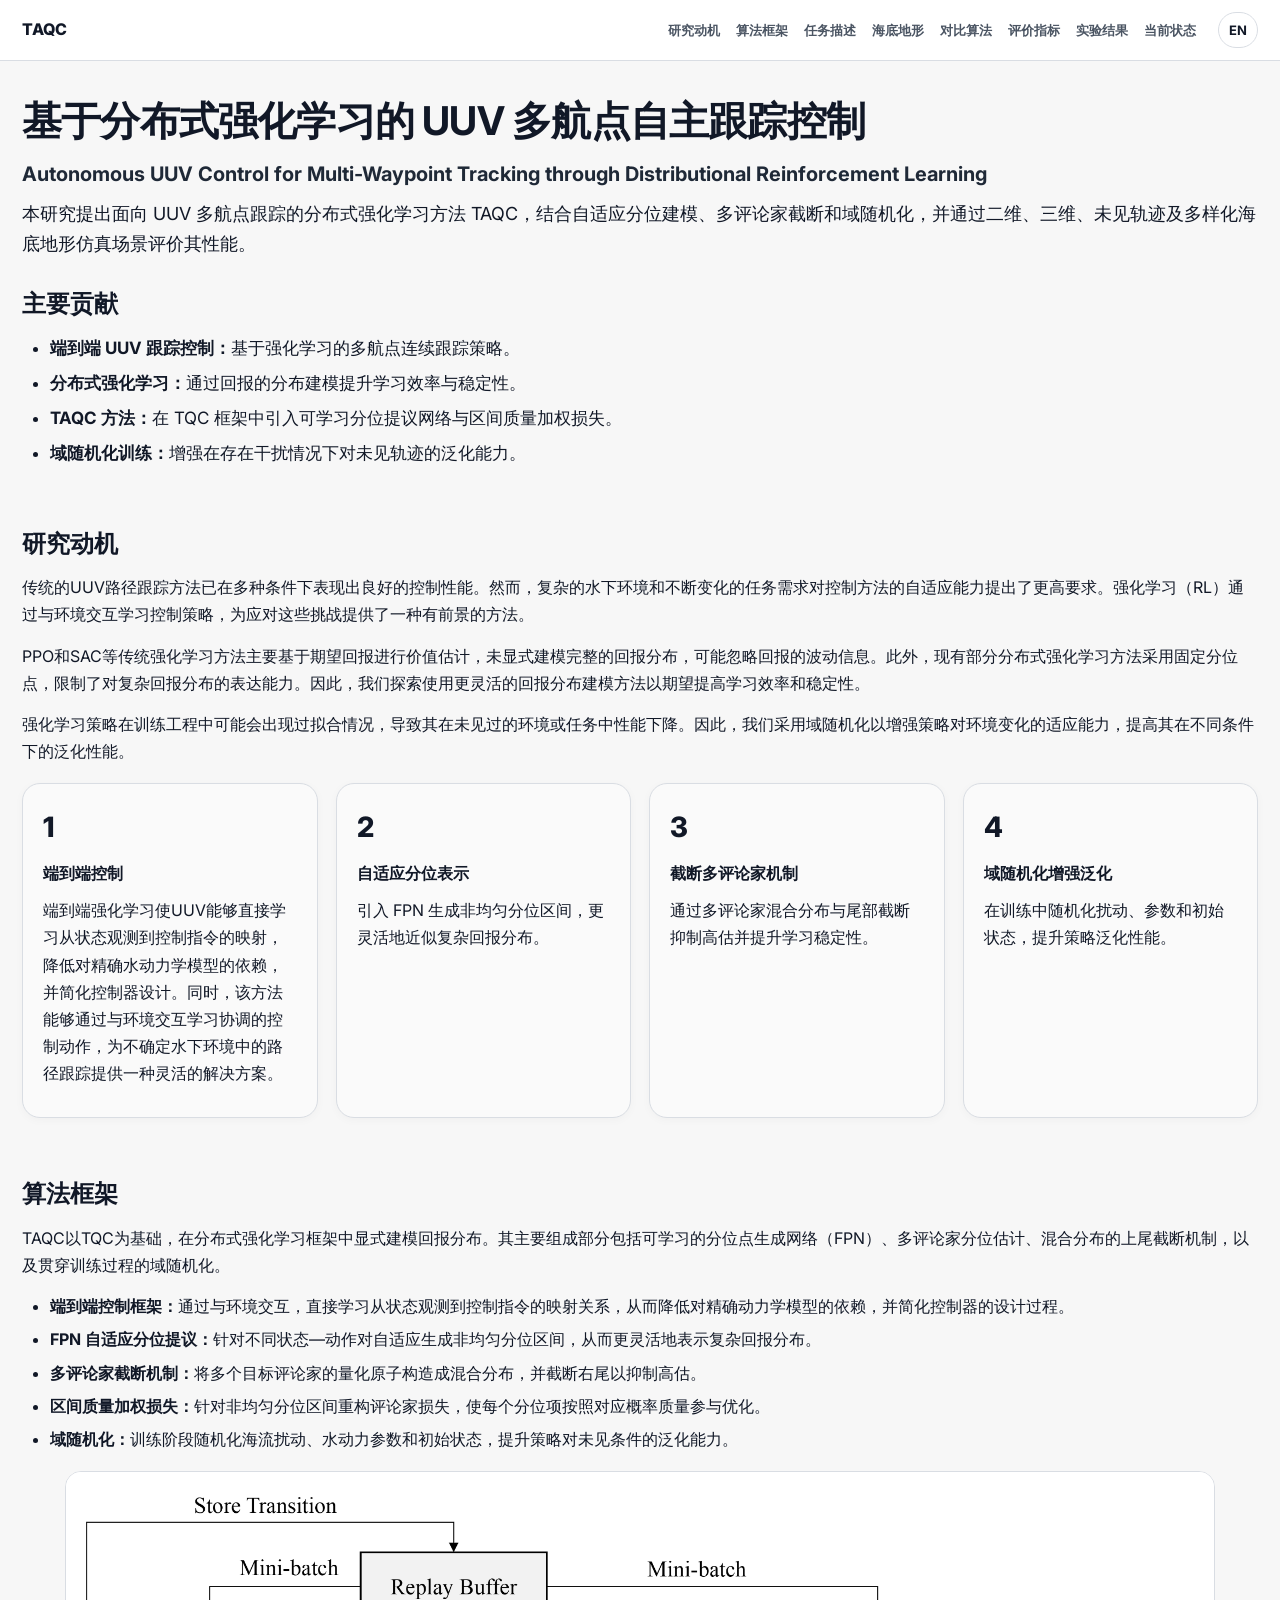
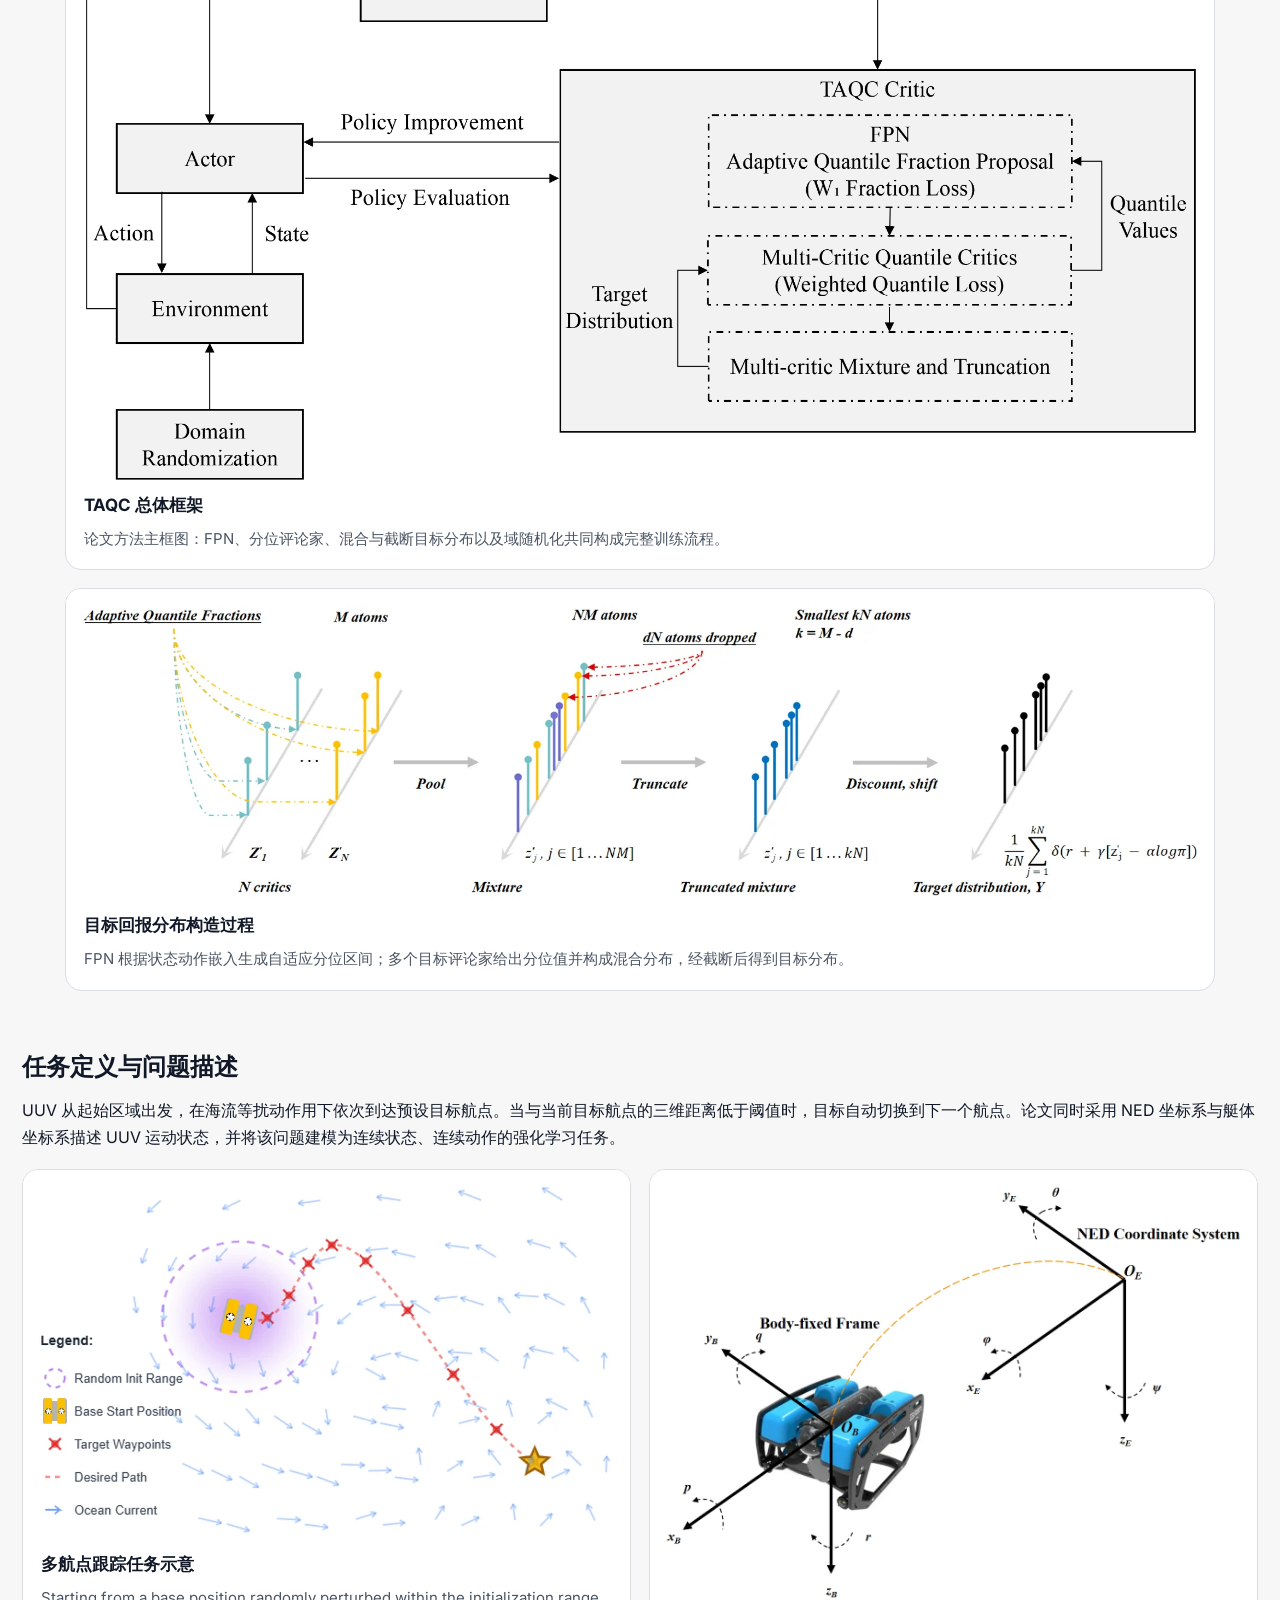
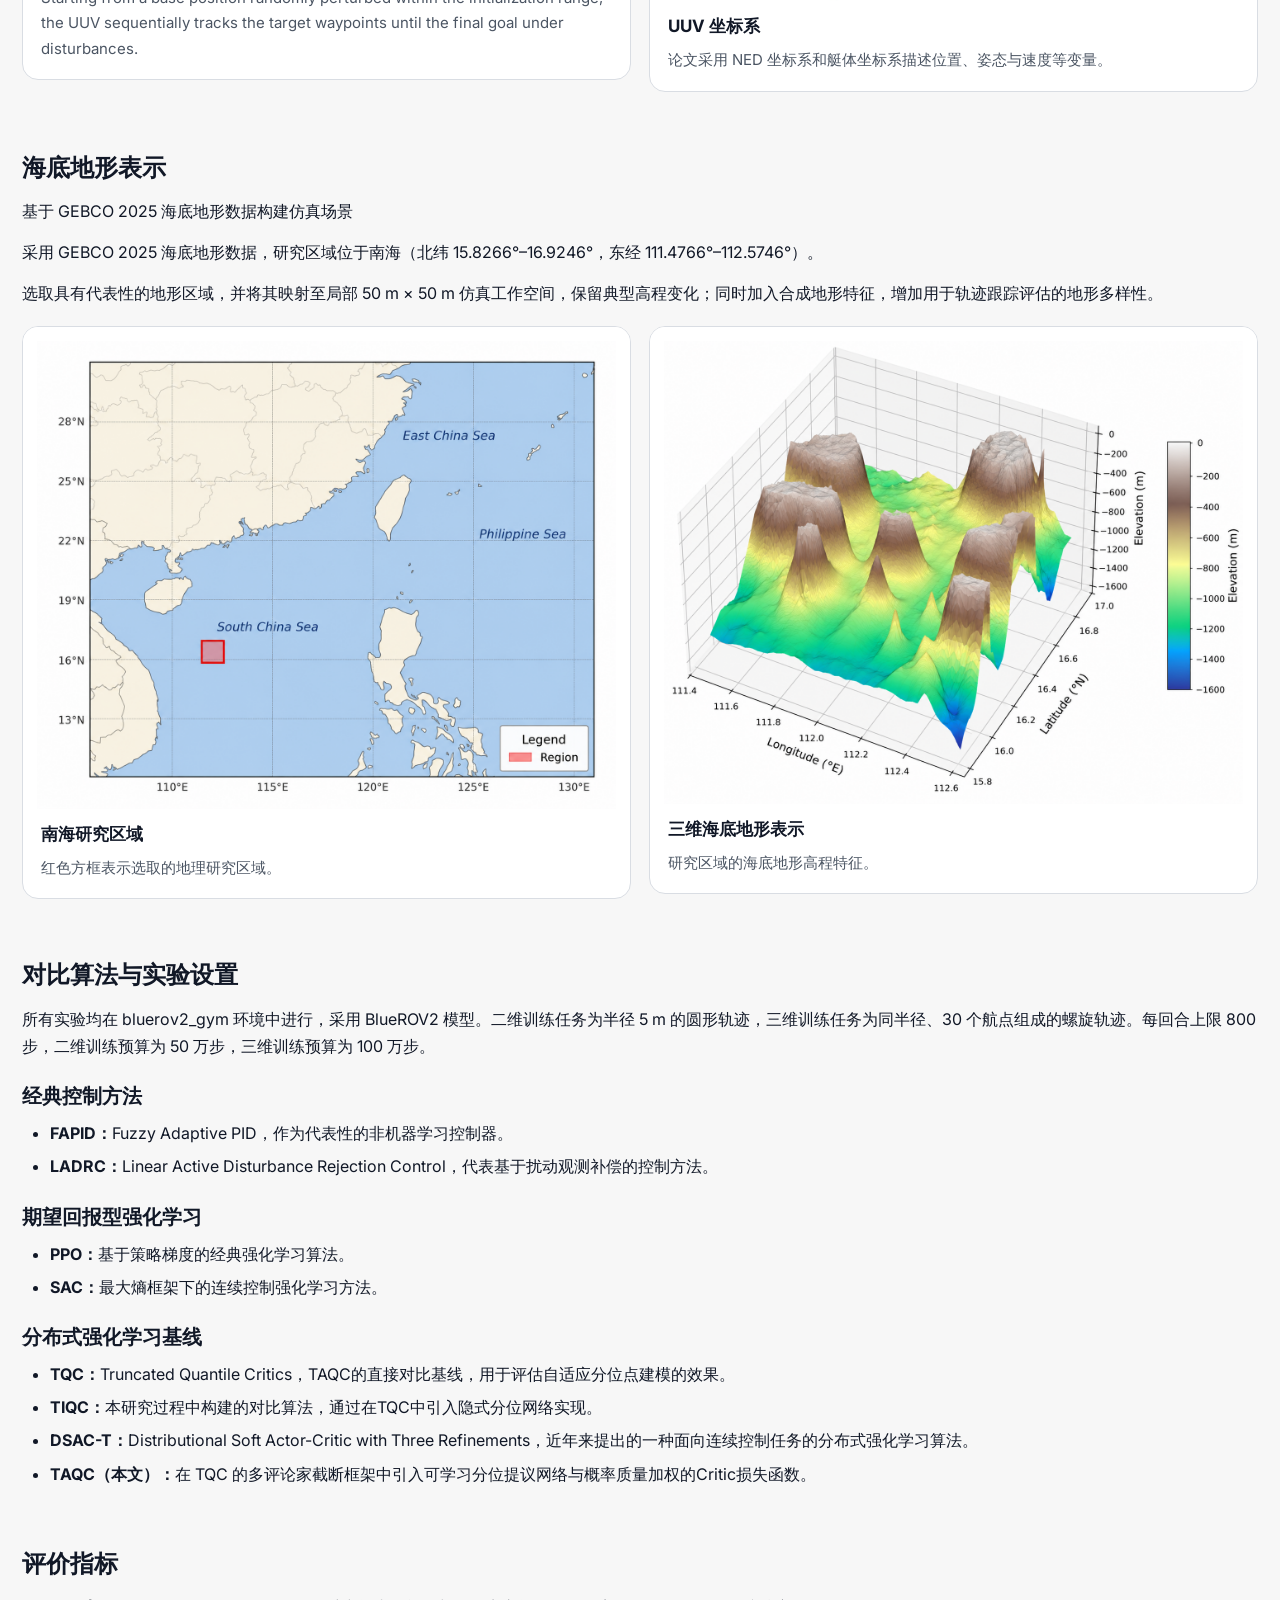
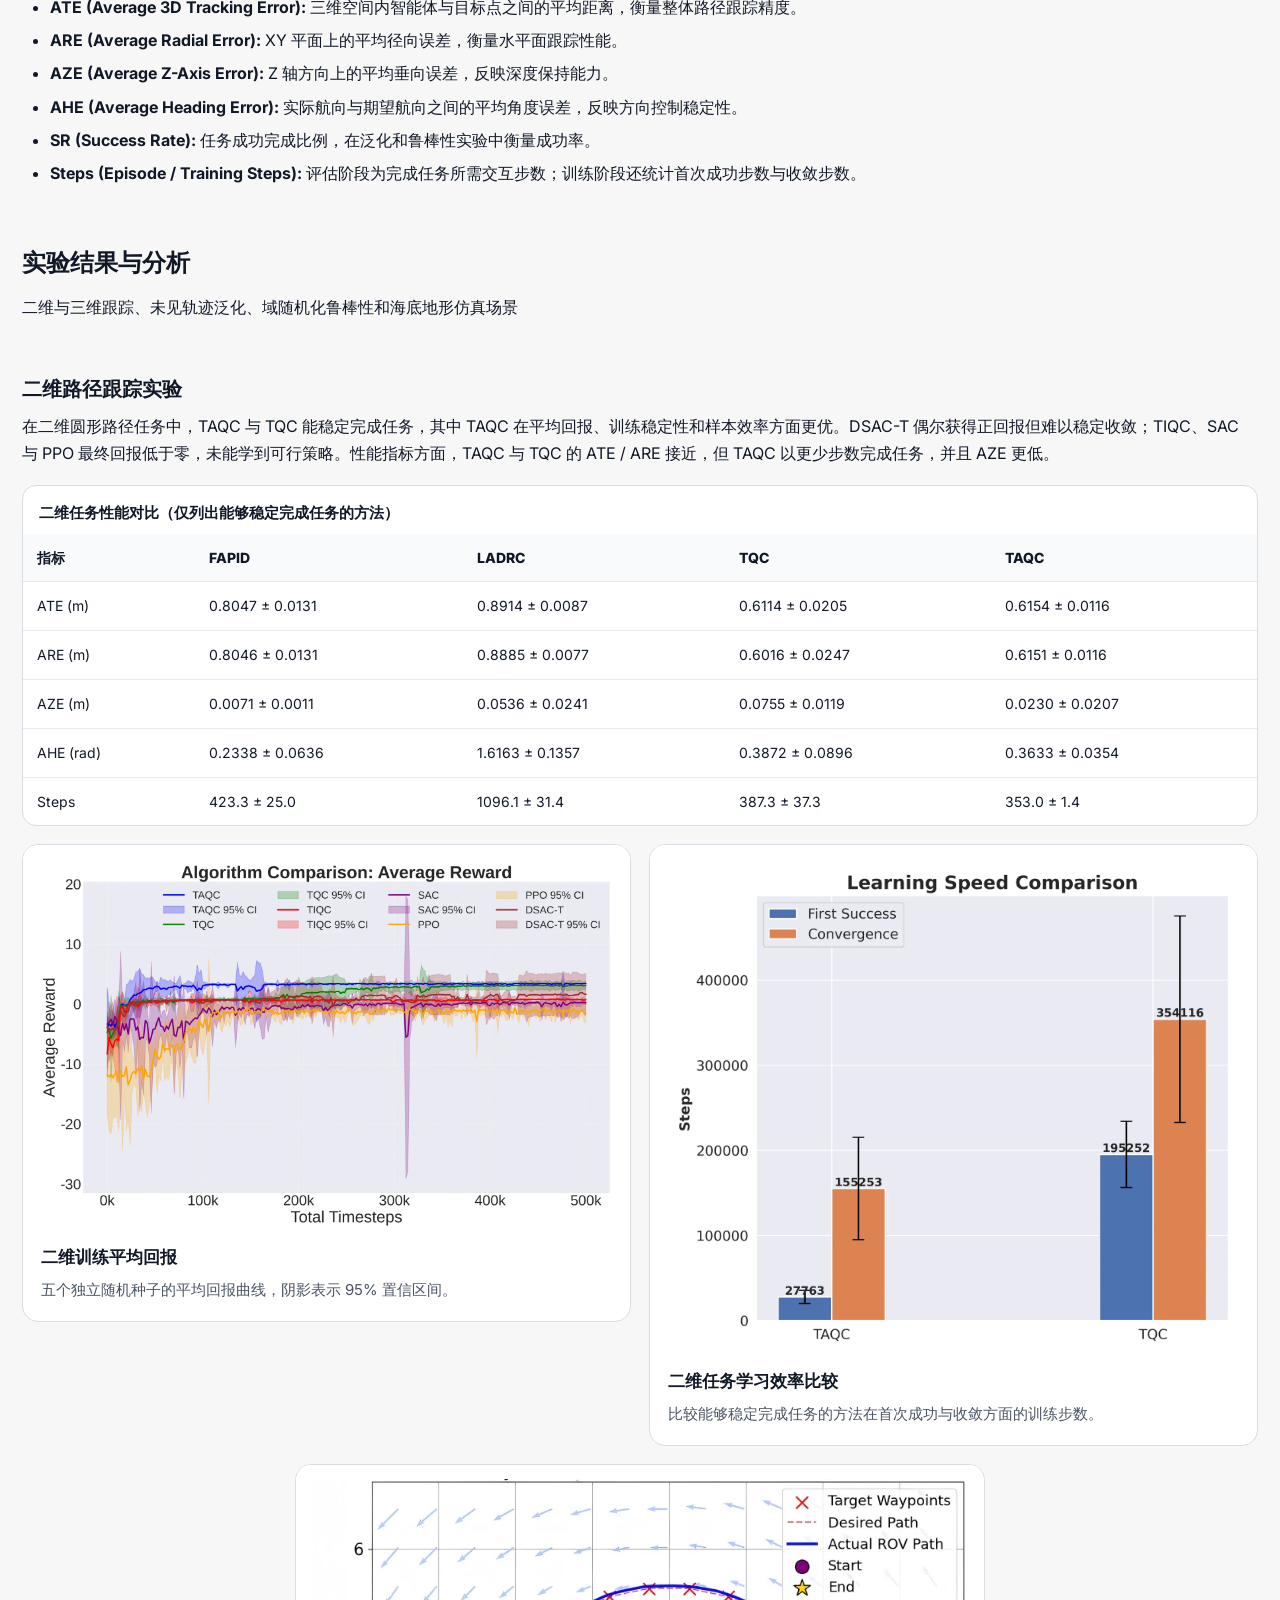
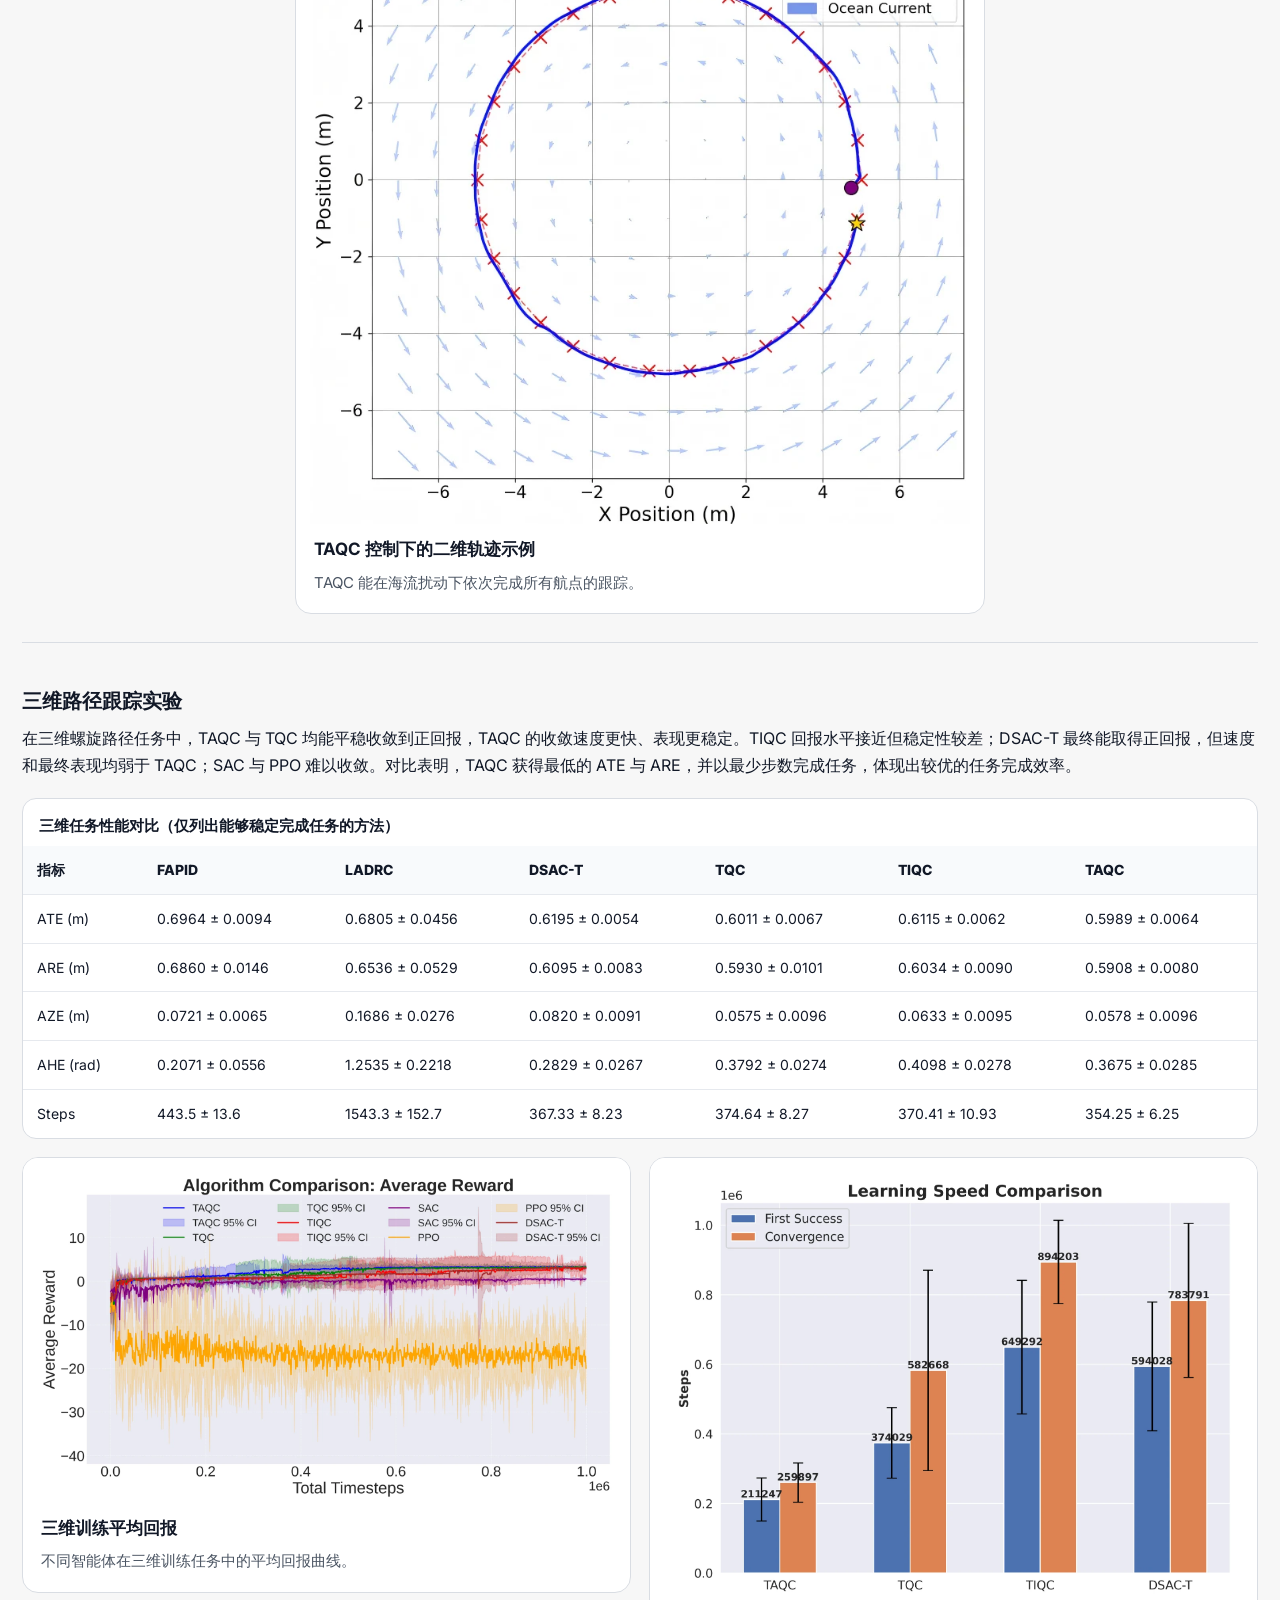
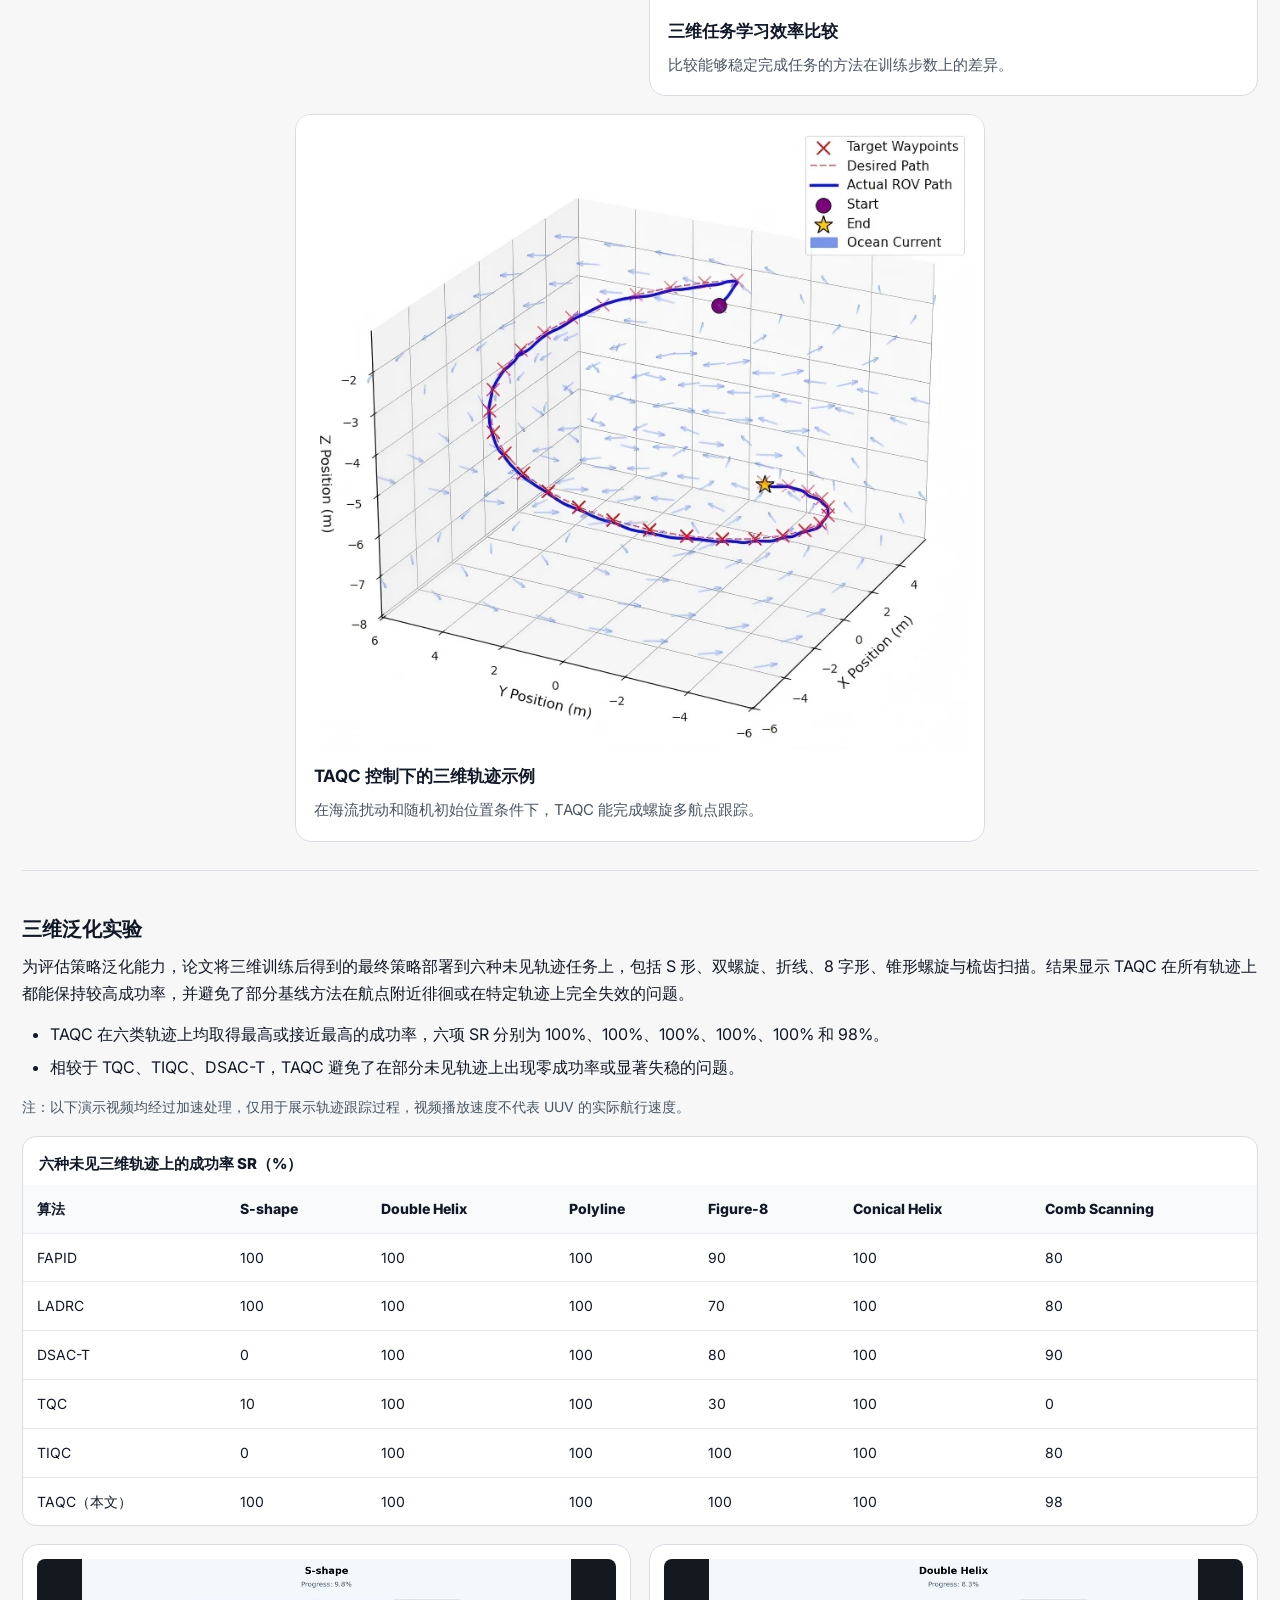
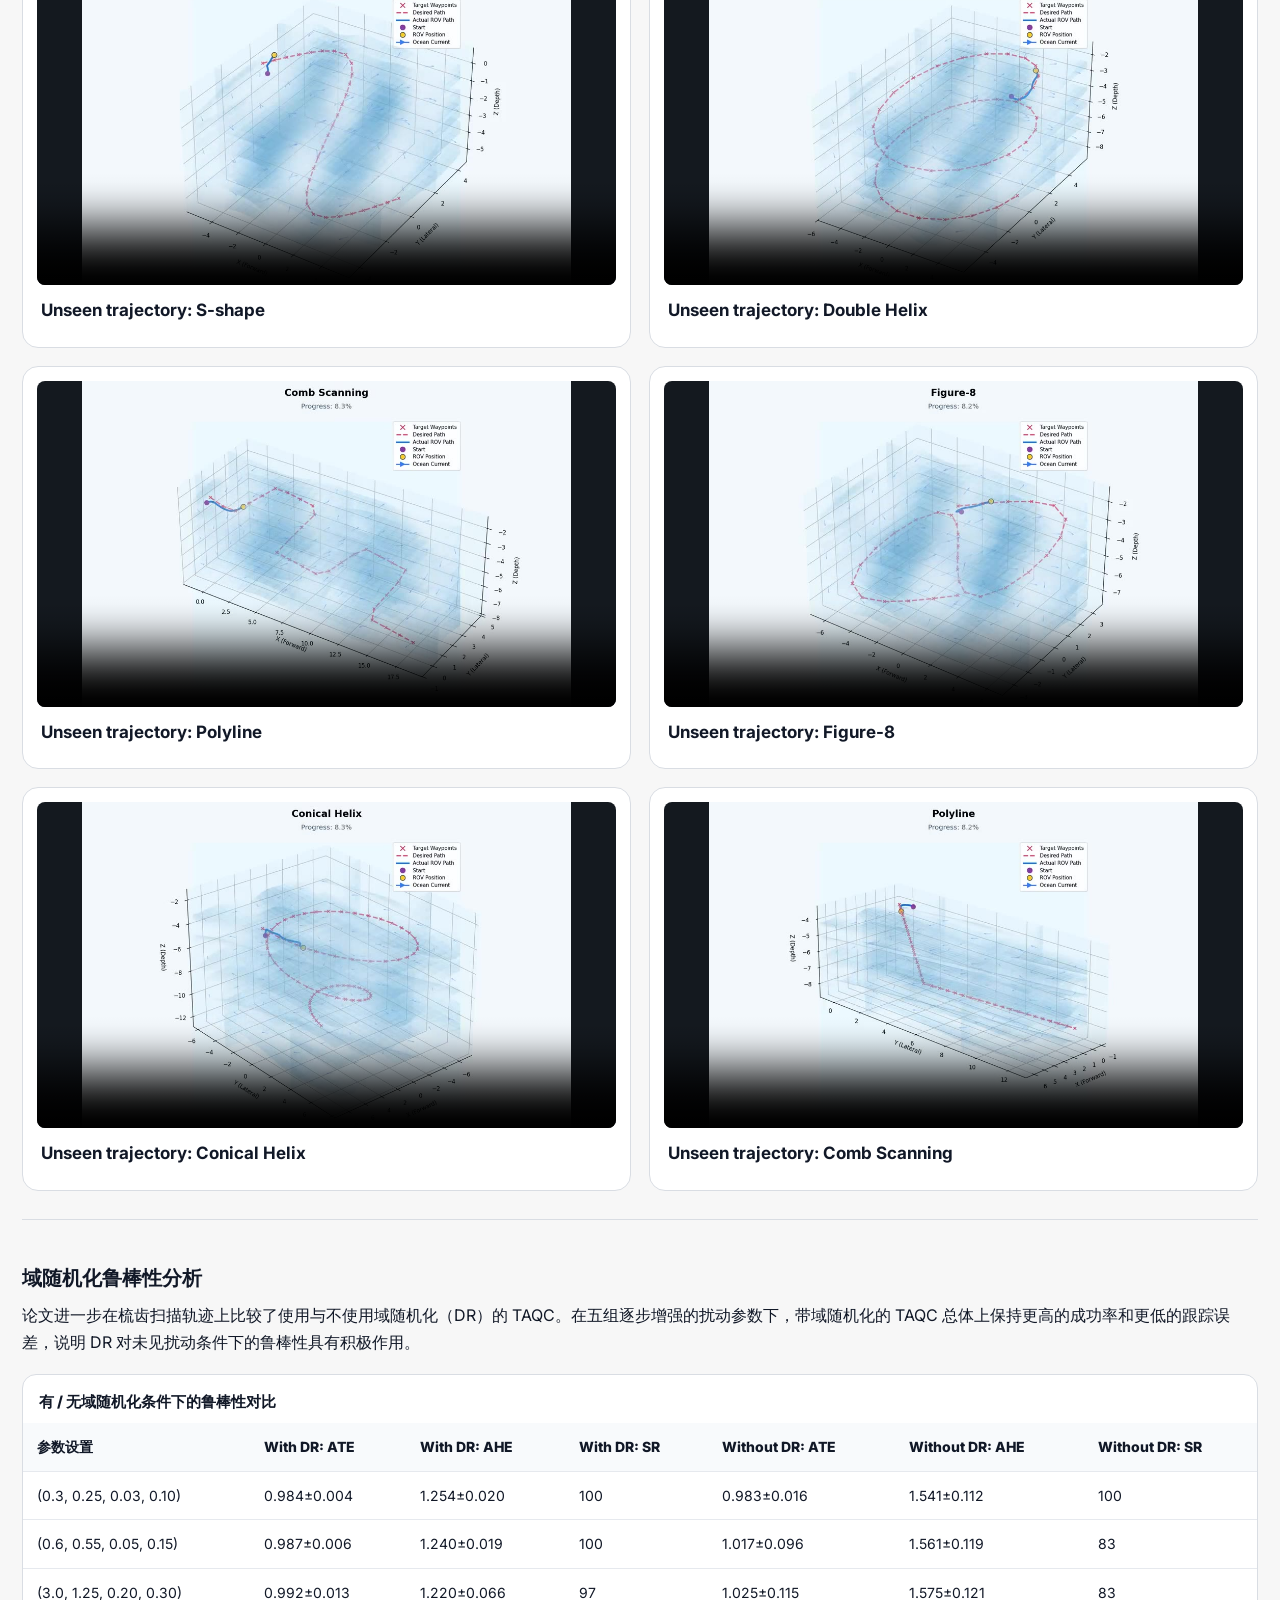
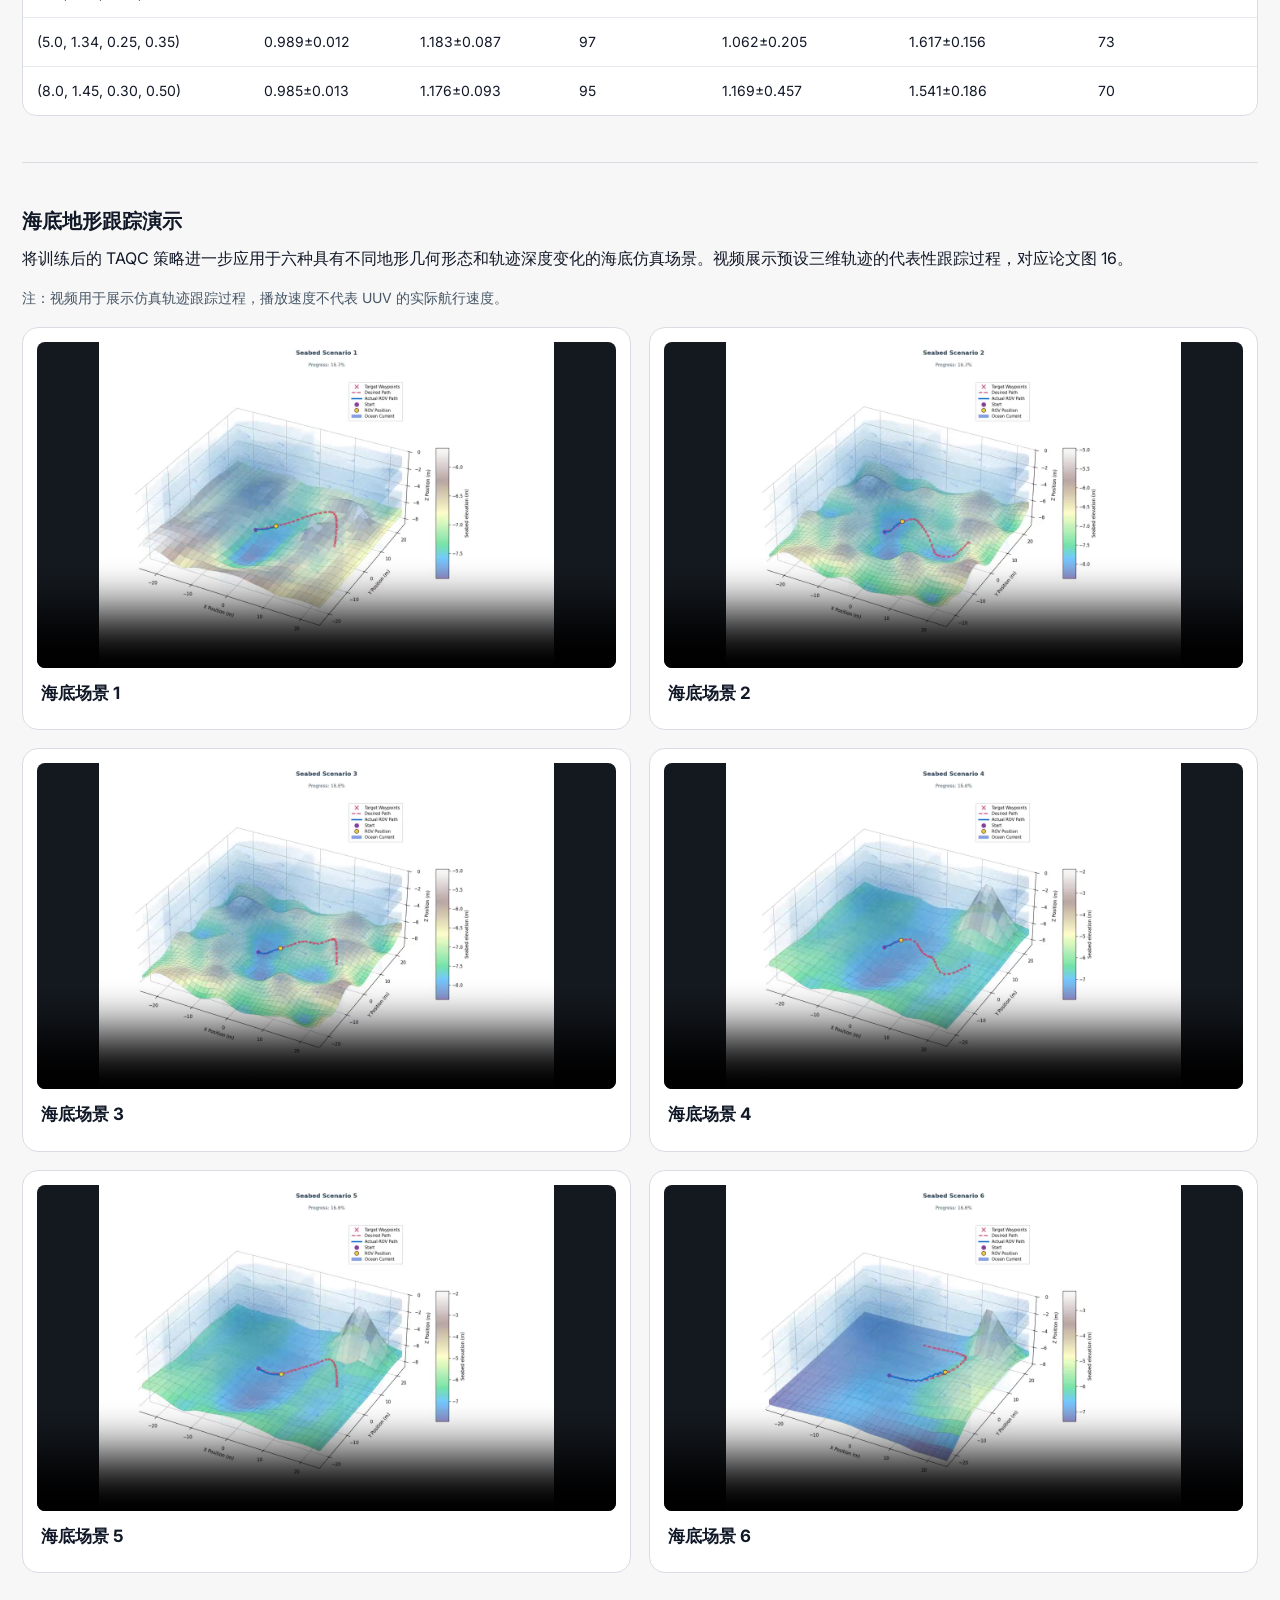
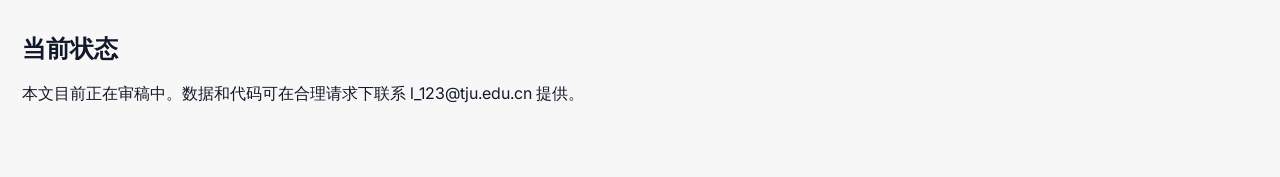
==== commit d9910acd: "Add files via upload" ====
--- a/cn/index.html
+++ b/cn/index.html
@@ -3,7 +3,7 @@
 <head>
   <meta charset="utf-8">
   <meta name="viewport" content="width=device-width, initial-scale=1">
-  <meta name="description" content="面向未知和动态扰动环境，论文提出一种结合自适应分位分布学习与域随机化的端到端 UUV 多航点跟踪控制框架 TAQC，在二维、三维以及未见轨迹任务中获得了更高的训练效率与更强的泛化能力。">
+  <meta name="description" content="本研究提出面向 UUV 多航点跟踪的分布式强化学习方法 TAQC，结合自适应分位建模、多评论家截断和域随机化，并通过二维、三维、未见轨迹及多样化海底地形仿真场景评价其性能。">
   <title>基于分布式强化学习的 UUV 多航点自主跟踪控制</title>
   <link rel="stylesheet" href="../assets/style.css">
 </head>
@@ -11,7 +11,7 @@
 <header class="topbar">
   <div class="bar-inner">
     <a class="brand" href="#top">TAQC</a>
-    <nav><a href="#motivation">研究动机</a><a href="#framework">算法框架</a><a href="#baselines">对比算法</a><a href="#metrics">评价指标</a><a href="#experiments">实验结果</a><a href="#conclusion">当前状态</a></nav>
+    <nav><a href="#motivation">研究动机</a><a href="#framework">算法框架</a><a href="#task">任务描述</a><a href="#terrain">海底地形</a><a href="#baselines">对比算法</a><a href="#metrics">评价指标</a><a href="#experiments">实验结果</a><a href="#conclusion">当前状态</a></nav>
     <a class="lang" href="../index.html">EN</a>
   </div>
 </header>
@@ -19,7 +19,7 @@
   <section class="landing">
     <h1>基于分布式强化学习的 UUV 多航点自主跟踪控制</h1>
     <div class="subtitle">Autonomous UUV Control for Multi-Waypoint Tracking through Distributional Reinforcement Learning</div>
-    <p class="intro">面向未知和动态扰动环境，论文提出一种结合自适应分位分布学习与域随机化的端到端 UUV 多航点跟踪控制框架 TAQC，在二维、三维以及未见轨迹任务中获得了更高的训练效率与更强的泛化能力。</p>
+    <p class="intro">本研究提出面向 UUV 多航点跟踪的分布式强化学习方法 TAQC，结合自适应分位建模、多评论家截断和域随机化，并通过二维、三维、未见轨迹及多样化海底地形仿真场景评价其性能。</p>
 
     <h2>主要贡献</h2>
     <ul class="feature-bullets"><li><b>端到端 UUV 跟踪控制：</b>基于强化学习的多航点连续跟踪策略。</li><li><b>分布式强化学习：</b>通过回报的分布建模提升学习效率与稳定性。</li><li><b>TAQC 方法：</b>在 TQC 框架中引入可学习分位提议网络与区间质量加权损失。</li><li><b>域随机化训练：</b>增强在存在干扰情况下对未见轨迹的泛化能力。</li></ul>
@@ -60,7 +60,7 @@
     </div>
   </section>
 
-  <section class="section">
+  <section id="task" class="section">
     <h2>任务定义与问题描述</h2>
     <p>UUV 从起始区域出发，在海流等扰动作用下依次到达预设目标航点。当与当前目标航点的三维距离低于阈值时，目标自动切换到下一个航点。论文同时采用 NED 坐标系与艇体坐标系描述 UUV 运动状态，并将该问题建模为连续状态、连续动作的强化学习任务。</p>
     <div class="figure-stack task-figures">
@@ -85,6 +85,33 @@
     </figure>
     </div>
   </section>
+
+  <section id="terrain" class="section">
+      <h2>海底地形表示</h2>
+      <p class="section-subtitle">基于 GEBCO 2025 海底地形数据构建仿真场景</p>
+      <div class="text-block"><p>采用 GEBCO 2025 海底地形数据，研究区域位于南海（北纬 15.8266°–16.9246°，东经 111.4766°–112.5746°）。</p><p>选取具有代表性的地形区域，并将其映射至局部 50 m × 50 m 仿真工作空间，保留典型高程变化；同时加入合成地形特征，增加用于轨迹跟踪评估的地形多样性。</p></div>
+      <div class="figure-stack terrain-figures">
+    <figure class="paper-figure medium">
+      <a href="../assets/img/region.png" target="_blank" aria-label="Open full image">
+        <img src="../assets/img/region.png" alt="南海研究区域" loading="lazy">
+      </a>
+      <figcaption>
+        <h4>南海研究区域</h4>
+        <p>红色方框表示选取的地理研究区域。</p>
+      </figcaption>
+    </figure>
+    
+    <figure class="paper-figure medium">
+      <a href="../assets/img/seabed.png" target="_blank" aria-label="Open full image">
+        <img src="../assets/img/seabed.png" alt="三维海底地形表示" loading="lazy">
+      </a>
+      <figcaption>
+        <h4>三维海底地形表示</h4>
+        <p>研究区域的海底地形高程特征。</p>
+      </figcaption>
+    </figure>
+    </div>
+    </section>
 
   <section id="baselines" class="section">
     <h2>对比算法与实验设置</h2>
@@ -99,7 +126,7 @@
 
   <section id="experiments" class="section">
     <h2>实验结果与分析</h2>
-    <p>将实验内容统一放在后部展示，按二维、三维、泛化与鲁棒性展开</p>
+    <p>二维与三维跟踪、未见轨迹泛化、域随机化鲁棒性和海底地形仿真场景</p>
     
         <div class="subsection">
           <h3>二维路径跟踪实验</h3>
@@ -285,6 +312,69 @@
           <div class="figure-stack experiment-figures"></div>
         </div>
         
+        <div class="subsection">
+          <h3>海底地形跟踪演示</h3>
+          <p>将训练后的 TAQC 策略进一步应用于六种具有不同地形几何形态和轨迹深度变化的海底仿真场景。视频展示预设三维轨迹的代表性跟踪过程，对应论文图 16。</p>
+          
+          <p class="video-speed-note">注：视频用于展示仿真轨迹跟踪过程，播放速度不代表 UUV 的实际航行速度。</p>
+          
+          <div class="figure-stack experiment-figures">
+    <figure class="paper-figure video-figure medium">
+      <video class="auto-demo" controls autoplay muted loop playsinline preload="metadata" poster="../assets/video/poster/01.jpg" aria-label="海底场景 1">
+        <source src="../assets/video/01.mp4" type="video/mp4">
+      </video>
+      <figcaption>
+        <h4>海底场景 1</h4>
+      </figcaption>
+    </figure>
+    
+    <figure class="paper-figure video-figure medium">
+      <video class="auto-demo" controls autoplay muted loop playsinline preload="metadata" poster="../assets/video/poster/02.jpg" aria-label="海底场景 2">
+        <source src="../assets/video/02.mp4" type="video/mp4">
+      </video>
+      <figcaption>
+        <h4>海底场景 2</h4>
+      </figcaption>
+    </figure>
+    
+    <figure class="paper-figure video-figure medium">
+      <video class="auto-demo" controls autoplay muted loop playsinline preload="metadata" poster="../assets/video/poster/03.jpg" aria-label="海底场景 3">
+        <source src="../assets/video/03.mp4" type="video/mp4">
+      </video>
+      <figcaption>
+        <h4>海底场景 3</h4>
+      </figcaption>
+    </figure>
+    
+    <figure class="paper-figure video-figure medium">
+      <video class="auto-demo" controls autoplay muted loop playsinline preload="metadata" poster="../assets/video/poster/04.jpg" aria-label="海底场景 4">
+        <source src="../assets/video/04.mp4" type="video/mp4">
+      </video>
+      <figcaption>
+        <h4>海底场景 4</h4>
+      </figcaption>
+    </figure>
+    
+    <figure class="paper-figure video-figure medium">
+      <video class="auto-demo" controls autoplay muted loop playsinline preload="metadata" poster="../assets/video/poster/05.jpg" aria-label="海底场景 5">
+        <source src="../assets/video/05.mp4" type="video/mp4">
+      </video>
+      <figcaption>
+        <h4>海底场景 5</h4>
+      </figcaption>
+    </figure>
+    
+    <figure class="paper-figure video-figure medium">
+      <video class="auto-demo" controls autoplay muted loop playsinline preload="metadata" poster="../assets/video/poster/06.jpg" aria-label="海底场景 6">
+        <source src="../assets/video/06.mp4" type="video/mp4">
+      </video>
+      <figcaption>
+        <h4>海底场景 6</h4>
+      </figcaption>
+    </figure>
+    </div>
+        </div>
+        
   </section>
 
   <section id="conclusion" class="section">
